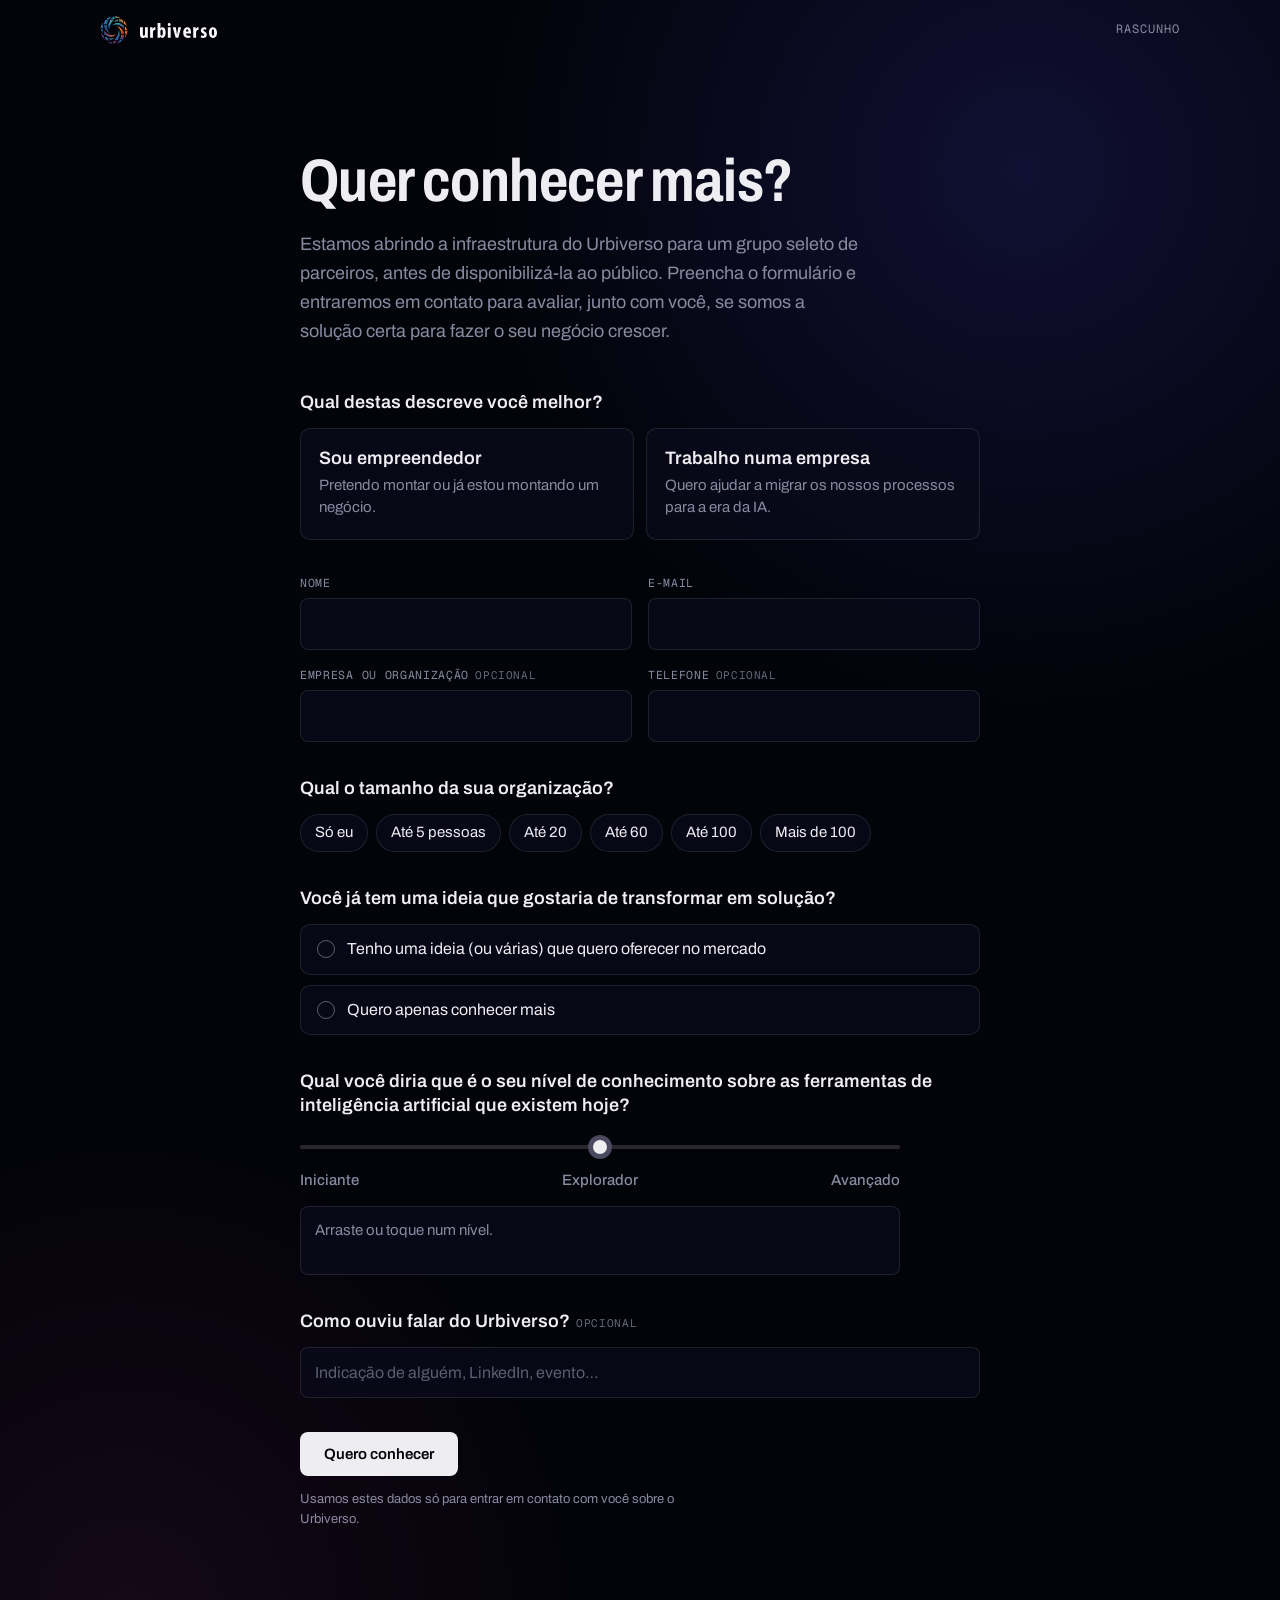
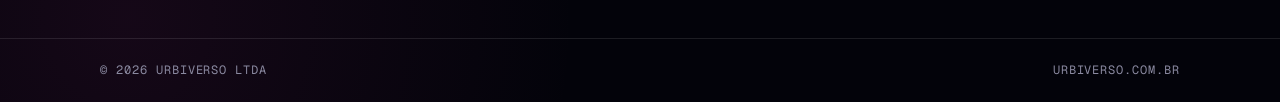
==== conhecer/index.html @ 5dc51822 "Formulário: URL de entrada da campanha publicada A anterior não carregava a campanha e toda entrega " ====
<!doctype html>
<html lang="pt-BR">
<!-- O formulário envia para a URL de entrada de uma campanha do app de leads no hub. -->
<head>
<meta charset="utf-8">
<meta name="viewport" content="width=device-width, initial-scale=1, viewport-fit=cover">
<title>Quero conhecer · Urbiverso</title>
<meta name="description" content="Ajudamos empreendedores e empresas a construir soluções para a era da singularidade.">
<link rel="icon" href="../assets/favicon.png" type="image/png">
<link rel="apple-touch-icon" href="../assets/apple-touch-icon.png">
<link rel="preconnect" href="https://fonts.googleapis.com">
<link rel="preconnect" href="https://fonts.gstatic.com" crossorigin>
<link rel="stylesheet" href="https://fonts.googleapis.com/css2?family=Archivo:wdth,wght@62..125,300..800&family=Geist+Mono:wght@400;500&display=swap">
<style>
:root{
  color-scheme: dark;
  --espaco:#03030A; --texto:#EEEDF2; --apagado:#8A89A0; --linha:rgba(255,255,255,.1); --campo:rgba(10,10,28,.7);
  --azul:#2AA9E0; --verde:#13A98D; --laranja:#F7A111;
  --sans:"Archivo",system-ui,sans-serif; --mono:"Geist Mono",ui-monospace,monospace;
}
*{box-sizing:border-box}
[hidden]{display:none !important}
html{background:var(--espaco)}
body{margin:0;min-height:100svh;display:flex;flex-direction:column;color:var(--texto);font-family:var(--sans);font-size:17px;line-height:1.6;-webkit-font-smoothing:antialiased;
  background:radial-gradient(60% 45% at 80% 10%,rgba(26,26,85,.55),transparent 70%),radial-gradient(50% 40% at 10% 95%,rgba(154,43,121,.12),transparent 70%),var(--espaco)}
a{color:inherit}
:focus-visible{outline:2px solid var(--laranja);outline-offset:3px}
.mono{font-family:var(--mono);font-size:12px;letter-spacing:.08em;text-transform:uppercase;color:var(--apagado)}
.env{width:100%;max-width:1120px;margin:0 auto;padding-inline:20px}
.topo{padding-top:env(safe-area-inset-top,0px)}
.topo .env{display:flex;justify-content:space-between;align-items:center;height:60px}
.marca{display:flex;align-items:center;gap:12px;text-decoration:none}
.marca .simbolo{width:28px;height:28px;display:block}
.marca .palavra{height:15px;width:auto;display:block}
main{flex:1;padding-block:clamp(40px,10vh,110px) 80px}
main .env{max-width:720px}
h1{margin:0 0 18px;font-weight:700;font-stretch:80%;font-size:clamp(34px,5vw,60px);line-height:1.04;letter-spacing:-.01em}
.chamada{margin:0 0 44px;max-width:56ch;color:var(--apagado);font-size:18px}

form{display:grid;gap:34px}
fieldset{margin:0;padding:0;border:0;min-width:0}
legend,.pergunta{display:block;padding:0;margin:0 0 14px;font-weight:600;font-size:18px;line-height:1.35;color:var(--texto)}
.opcional{font-family:var(--mono);font-size:11px;letter-spacing:.06em;text-transform:uppercase;color:var(--apagado);font-weight:400;margin-left:8px}
.campos{display:grid;gap:16px}
@media (min-width:640px){.campos{grid-template-columns:1fr 1fr}}
.campo{display:grid;gap:6px}
.campo>span{font-family:var(--mono);font-size:11.5px;letter-spacing:.06em;text-transform:uppercase;color:var(--apagado)}
.campo>span .opcional{margin-left:6px;opacity:.75}
.campo>span.pergunta{font-family:var(--sans);font-size:18px;letter-spacing:0;text-transform:none;color:var(--texto);margin-bottom:8px}
input[type=text],input[type=email],input[type=tel],textarea{font:inherit;font-family:var(--sans);font-size:16px;color:var(--texto);background:var(--campo);border:1px solid var(--linha);border-radius:8px;padding:12px 14px;width:100%}
textarea{min-height:120px;resize:vertical}
input:focus,textarea:focus{outline:none;border-color:var(--azul)}
::placeholder{color:#5d5c72}

/* escolhas: o input nativo fica por baixo (acessível pelo teclado); o cartão mostra o estado */
.escolha{position:relative;display:block;cursor:pointer}
.escolha input{position:absolute;opacity:0;inset:0;margin:0;cursor:pointer}
.escolha:has(input:focus-visible){outline:2px solid var(--laranja);outline-offset:3px;border-radius:10px}
.perfis{display:grid;gap:12px}
@media (min-width:640px){.perfis{grid-template-columns:1fr 1fr}}
.cartao{display:grid;gap:6px;align-content:start;height:100%;padding:18px 18px 20px;border:1px solid var(--linha);border-radius:10px;background:var(--campo);transition:border-color .2s,background .2s}
.cartao b{font-weight:600;font-size:18px;line-height:1.25}
.cartao small{font-size:15px;line-height:1.45;color:var(--apagado)}
.escolha:hover .cartao{border-color:rgba(255,255,255,.22)}
.escolha:has(input:checked) .cartao{border-color:var(--laranja);background:rgba(247,161,17,.07)}
.lista{display:grid;gap:10px}
.lista .cartao{padding:13px 16px;grid-template-columns:18px 1fr;align-items:center;gap:12px}
.lista .cartao::before{content:"";width:16px;height:16px;border-radius:50%;border:1px solid rgba(255,255,255,.35);transition:border-color .2s}
.lista .escolha:has(input:checked) .cartao::before{border-color:var(--laranja);background:radial-gradient(circle,var(--laranja) 0 4px,transparent 4.5px)}
.lista .cartao span{font-size:16px;line-height:1.4}
.fichas{display:flex;flex-wrap:wrap;gap:8px}
.ficha{display:block;padding:8px 14px;border:1px solid var(--linha);border-radius:999px;background:var(--campo);font-size:15px;line-height:1.3;transition:border-color .2s,background .2s,color .2s}
.escolha:hover .ficha{border-color:rgba(255,255,255,.22)}
.escolha:has(input:checked) .ficha{border-color:var(--laranja);background:rgba(247,161,17,.1);color:#fff}

/* perguntas que só aparecem conforme uma resposta anterior */
.detalhe{display:grid;gap:12px;margin-top:18px;padding-left:16px;border-left:2px solid rgba(247,161,17,.45)}
.surge{animation:aparece .45s ease both}
@keyframes aparece{from{opacity:0;transform:translateY(-6px)}}
.preambulo{margin:0;max-width:56ch;color:var(--apagado);font-size:16px;line-height:1.5}

/* nível de conhecimento: régua de três posições; a descrição muda com ela */
.nivel{display:grid;gap:6px;max-width:600px}
.nivel input[type=range]{-webkit-appearance:none;appearance:none;width:100%;height:30px;margin:0;background:transparent;cursor:pointer;--pct:50%}
.nivel input[type=range]:focus{outline:none}
.nivel input[type=range]:focus-visible{outline:2px solid var(--laranja);outline-offset:4px;border-radius:6px}
.nivel input[type=range]::-webkit-slider-runnable-track{height:4px;border-radius:2px;background:linear-gradient(90deg,var(--laranja) var(--pct),rgba(255,255,255,.14) var(--pct))}
.nivel input[type=range]::-webkit-slider-thumb{-webkit-appearance:none;width:24px;height:24px;margin-top:-10px;border-radius:50%;background:var(--texto);border:5px solid var(--laranja);transition:border-color .2s}
.nivel input[type=range]::-moz-range-track{height:4px;border-radius:2px;background:rgba(255,255,255,.14)}
.nivel input[type=range]::-moz-range-progress{height:4px;border-radius:2px;background:var(--laranja)}
.nivel input[type=range]::-moz-range-thumb{width:14px;height:14px;border-radius:50%;background:var(--texto);border:5px solid var(--laranja)}
.nivel:not(.tocado) input[type=range]::-webkit-slider-runnable-track{background:rgba(255,255,255,.14)}
.nivel:not(.tocado) input[type=range]::-webkit-slider-thumb{border-color:#4a4960}
.nivel:not(.tocado) input[type=range]::-moz-range-progress{background:transparent}
.nivel:not(.tocado) input[type=range]::-moz-range-thumb{border-color:#4a4960}
.marcas{display:grid;grid-template-columns:repeat(3,1fr)}
.marcas button{padding:4px 0;border:0;background:none;font:500 15px var(--sans);color:var(--apagado);cursor:pointer}
.marcas button:nth-child(1){text-align:left} .marcas button:nth-child(3){text-align:right}
.marcas button.atual{color:var(--texto)}
.descricao{margin:8px 0 0;min-height:4.6em;padding:12px 14px;border:1px solid var(--linha);border-radius:8px;background:var(--campo);color:var(--apagado);font-size:15px;line-height:1.5}
.descricao b{color:var(--texto);font-weight:600}

.envio{display:grid;gap:14px;justify-items:start}
.envio button{font:600 15px var(--sans);color:var(--espaco);background:var(--texto);border:0;border-radius:8px;padding:14px 24px;cursor:pointer}
.envio button:hover{background:#fff}
.nota{margin:0;max-width:60ch;font-size:13px;line-height:1.5;color:var(--apagado)}
.envio button:disabled{opacity:.6;cursor:progress}
.aviso{font-family:var(--mono);font-size:12px;color:var(--verde);min-height:1.2em}
.aviso.erro{color:var(--laranja)}
.sucesso{padding:22px 22px 24px;border:1px solid rgba(19,169,141,.55);border-radius:10px;background:rgba(19,169,141,.07)}
.sucesso h2{margin:0 0 8px;font-weight:700;font-stretch:84%;font-size:26px;line-height:1.15}
.sucesso h2:focus{outline:none}
.sucesso p{margin:0;color:var(--apagado)}
.sucesso b{color:var(--texto);font-weight:600;overflow-wrap:anywhere}
footer{border-top:1px solid var(--linha);padding-block:22px calc(22px + env(safe-area-inset-bottom,0px))}
footer .env{display:flex;justify-content:space-between;gap:12px;flex-wrap:wrap}
@media (prefers-reduced-motion:reduce){.surge{animation:none}}
</style>
</head>
<body>
<header class="topo"><div class="env">
  <a class="marca" href="../" aria-label="Urbiverso, página inicial"><img class="simbolo" src="../assets/simbolo.webp" alt=""><img class="palavra" src="../assets/palavra.svg" alt=""></a>
  <span class="mono">Rascunho</span>
</div></header>

<main><div class="env">
  <h1>Quer conhecer mais?</h1>
  <p class="chamada" id="chamada">Estamos abrindo a infraestrutura do Urbiverso para um grupo seleto de parceiros, antes de disponibilizá-la ao público. Preencha o formulário e entraremos em contato para avaliar, junto com você, se somos a solução certa para fazer o seu negócio crescer.</p>

  <form id="form" novalidate>
    <fieldset>
      <legend>Qual destas descreve você melhor?</legend>
      <div class="perfis">
        <label class="escolha"><input type="radio" name="perfil" value="empreendedor" required>
          <span class="cartao"><b>Sou empreendedor</b><small>Pretendo montar ou já estou montando um negócio.</small></span></label>
        <label class="escolha"><input type="radio" name="perfil" value="empresa">
          <span class="cartao"><b>Trabalho numa empresa</b><small>Quero ajudar a migrar os nossos processos para a era da IA.</small></span></label>
      </div>
    </fieldset>

    <div class="campos">
      <label class="campo" for="f-nome"><span>Nome</span><input type="text" id="f-nome" name="nome" autocomplete="name" maxlength="200" required></label>
      <label class="campo" for="f-email"><span>E-mail</span><input type="email" id="f-email" name="email" autocomplete="email" maxlength="254" required></label>
      <label class="campo" for="f-empresa"><span>Empresa ou organização<span class="opcional">Opcional</span></span><input type="text" id="f-empresa" name="empresa" autocomplete="organization" maxlength="200"></label>
      <label class="campo" for="f-telefone"><span>Telefone<span class="opcional">Opcional</span></span><input type="tel" id="f-telefone" name="telefone" autocomplete="tel" inputmode="tel" maxlength="40"></label>
    </div>

    <fieldset>
      <legend>Qual o tamanho da sua organização?</legend>
      <div class="fichas">
        <label class="escolha"><input type="radio" name="tamanho" value="1"><span class="ficha">Só eu</span></label>
        <label class="escolha"><input type="radio" name="tamanho" value="ate-5"><span class="ficha">Até 5 pessoas</span></label>
        <label class="escolha"><input type="radio" name="tamanho" value="ate-20"><span class="ficha">Até 20</span></label>
        <label class="escolha"><input type="radio" name="tamanho" value="ate-60"><span class="ficha">Até 60</span></label>
        <label class="escolha"><input type="radio" name="tamanho" value="ate-100"><span class="ficha">Até 100</span></label>
        <label class="escolha"><input type="radio" name="tamanho" value="mais-100"><span class="ficha">Mais de 100</span></label>
      </div>
    </fieldset>

    <fieldset>
      <legend>Você já tem uma ideia que gostaria de transformar em solução?</legend>
      <div class="lista">
        <label class="escolha"><input type="radio" name="ideia" value="tem-ideia"><span class="cartao"><span>Tenho uma ideia (ou várias) que quero oferecer no mercado</span></span></label>
        <label class="escolha"><input type="radio" name="ideia" value="conhecer"><span class="cartao"><span>Quero apenas conhecer mais</span></span></label>
      </div>
      <div class="detalhe" id="so-com-ideia" hidden>
        <p class="preambulo">Se você nos explicar, mais ou menos, o que está imaginando, isso pode nos ajudar a saber se o Urbiverso é a solução ideal para você. Mas fique à vontade para não adiantar nada, se não quiser.</p>
        <label class="campo" for="f-construir"><span class="pergunta">O que você quer construir?</span><textarea id="f-construir" name="construir" maxlength="5000"></textarea></label>
      </div>
    </fieldset>

    <fieldset>
      <legend>Qual você diria que é o seu nível de conhecimento sobre as ferramentas de inteligência artificial que existem hoje?</legend>
      <div class="nivel" id="nivel">
        <input type="range" id="f-nivel" name="nivel" min="1" max="3" step="1" value="2" aria-describedby="descricao-nivel">
        <div class="marcas"><button type="button" tabindex="-1" data-v="1">Iniciante</button><button type="button" tabindex="-1" data-v="2">Explorador</button><button type="button" tabindex="-1" data-v="3">Avançado</button></div>
        <p class="descricao" id="descricao-nivel" aria-live="polite">Arraste ou toque num nível.</p>
      </div>
    </fieldset>

    <label class="campo" for="f-uso-ia" id="so-empresa" hidden><span class="pergunta">Descreva como as pessoas utilizam inteligência artificial no seu ambiente de trabalho.<span class="opcional">Opcional</span></span>
      <textarea id="f-uso-ia" name="uso_ia" maxlength="5000"></textarea></label>

    <label class="campo" for="f-origem"><span class="pergunta">Como ouviu falar do Urbiverso?<span class="opcional">Opcional</span></span>
      <input type="text" id="f-origem" name="origem" maxlength="500" placeholder="Indicação de alguém, LinkedIn, evento…"></label>

    <div class="envio">
      <button type="submit">Quero conhecer</button>
      <p class="nota">Usamos estes dados só para entrar em contato com você sobre o Urbiverso.</p>
      <div class="aviso" id="aviso" role="status"></div>
    </div>
  </form>

  <div class="sucesso" id="sucesso" hidden>
    <h2 tabindex="-1">Recebemos o seu cadastro.</h2>
    <p>Enviamos um e-mail para <b id="sucesso-email"></b> com um link para confirmar o endereço. Se não chegar em alguns minutos, confira a caixa de spam.</p>
  </div>
</div></main>

<footer><div class="env mono"><span>© 2026 Urbiverso Ltda</span><span>urbiverso.com.br</span></div></footer>

<script>
const form=document.getElementById('form'), aviso=document.getElementById('aviso');

/* Perguntas condicionais: "o que quer construir" só com "tenho uma ideia"; "uso de IA no trabalho" só para quem trabalha numa empresa */
const mostrar=(el,sim)=>{if(el.hidden===!sim) return; el.hidden=!sim; el.classList.toggle('surge',sim);};
const soComIdeia=document.getElementById('so-com-ideia'), soEmpresa=document.getElementById('so-empresa');
form.addEventListener('change',e=>{
  if(e.target.name==='ideia') mostrar(soComIdeia,e.target.value==='tem-ideia');
  if(e.target.name==='perfil') mostrar(soEmpresa,e.target.value==='empresa');
});

/* Nível de conhecimento: a régua começa sem resposta; a descrição acompanha a posição */
const NIVEIS={
  1:['Iniciante','Conheço muito pouco e ainda preciso aprender mais.'],
  2:['Explorador','Tenho familiaridade com as ferramentas mais comuns, como ChatGPT e Claude, e talvez já tenha desenvolvido alguma solução com programação assistida por IA.'],
  3:['Avançado','Conheço profundamente o tema e as soluções disponíveis no mercado, e já usei várias delas profissionalmente.'],
};
const nivel=document.getElementById('nivel'), regua=document.getElementById('f-nivel'), descricao=document.getElementById('descricao-nivel');
function marcarNivel(){
  const v=+regua.value, [nome,texto]=NIVEIS[v];
  nivel.classList.add('tocado');
  regua.style.setProperty('--pct',(v-1)*50+'%');
  regua.setAttribute('aria-valuetext',nome);
  descricao.innerHTML=`<b>${nome}.</b> ${texto}`;
  nivel.querySelectorAll('.marcas button').forEach(b=>b.classList.toggle('atual',+b.dataset.v===v));
}
regua.addEventListener('input',marcarNivel);
regua.addEventListener('change',marcarNivel);
nivel.querySelectorAll('.marcas button').forEach(b=>b.addEventListener('click',()=>{regua.value=b.dataset.v;marcarNivel();}));

/* Envio: POST na URL de entrada da campanha (app de leads no hub). A app guarda nome, e-mail e uma lista
   de pares pergunta/resposta; as perguntas saem do próprio formulário, e as condicionais escondidas não vão. */
const ENTRADA='https://hub.urbiverso.com.br/api/wh/funil_leads/wh_3aaf168c54f472aafc284c6cfe3df4c37f3b3d5c87e8aff4d0d81599af49b3b3';
const texto=el=>el?el.textContent.replace(/\s+/g,' ').trim():'';
const semOpcional=el=>{const c=el.cloneNode(true);c.querySelectorAll('.opcional').forEach(o=>o.remove());return texto(c);};
const legenda=nome=>texto(form.querySelector(`input[name="${nome}"]`).closest('fieldset').querySelector('legend'));
const rotulo=id=>semOpcional(form.querySelector(`label[for="${id}"] > span`));
const escolha=nome=>{const i=form.querySelector(`input[name="${nome}"]:checked`);if(!i) return '';const l=i.closest('label');return texto(l.querySelector('b'))||texto(l);};
const visivel=el=>!el.closest('[hidden]');
function respostas(){
  const r=[], add=(pergunta,resposta)=>{resposta=(resposta||'').trim();if(resposta) r.push({pergunta,resposta});};
  add(legenda('perfil'),escolha('perfil'));
  add(rotulo('f-empresa'),form.empresa.value);
  add(rotulo('f-telefone'),form.telefone.value);
  add(legenda('tamanho'),escolha('tamanho'));
  add(legenda('ideia'),escolha('ideia'));
  if(visivel(form.construir)) add(rotulo('f-construir'),form.construir.value);
  if(nivel.classList.contains('tocado')) add(legenda('nivel'),NIVEIS[regua.value][0]);
  if(visivel(form.uso_ia)) add(rotulo('f-uso-ia'),form.uso_ia.value);
  add(rotulo('f-origem'),form.origem.value);
  return r;
}
const botao=form.querySelector('.envio button');
const avisar=(msg,erro)=>{aviso.classList.toggle('erro',!!erro);aviso.textContent=msg;};
let enviando=false;
form.addEventListener('submit',async e=>{
  e.preventDefault();
  if(enviando) return;
  const falta=[];
  if(!form.perfil.value) falta.push('qual opção descreve você');
  if(!form.nome.value.trim()) falta.push('o nome');
  if(!form.email.checkValidity()||!form.email.value.trim()) falta.push('um e-mail válido');
  if(falta.length){avisar(`Falta preencher ${falta.join(', ')}.`,true);return;}
  enviando=true; botao.disabled=true; botao.textContent='Enviando…'; avisar('');
  try{
    const r=await fetch(ENTRADA,{method:'POST',mode:'cors',credentials:'omit',headers:{'Content-Type':'application/json'},
      body:JSON.stringify({nome:form.nome.value.trim(),email:form.email.value.trim(),respostas:respostas()})});
    if(r.ok){
      document.getElementById('sucesso-email').textContent=form.email.value.trim();
      form.hidden=true; document.getElementById('chamada').hidden=true;
      const ok=document.getElementById('sucesso'); ok.hidden=false; ok.querySelector('h2').focus();
      return;
    }
    avisar(r.status===422?'Algum dado não passou na conferência. Confira o e-mail e o tamanho dos textos.'
      :r.status===429?'Muitas tentativas seguidas. Tente de novo daqui a pouco.'
      :r.status===404?'O cadastro está fechado no momento.'
      :'Não conseguimos enviar agora. Tente de novo em instantes.',true);
  }catch{
    avisar('Não conseguimos enviar agora. Confira a sua conexão e tente de novo.',true);
  }finally{
    enviando=false; botao.disabled=false; botao.textContent='Quero conhecer';
  }
});
</script>
</body>
</html>
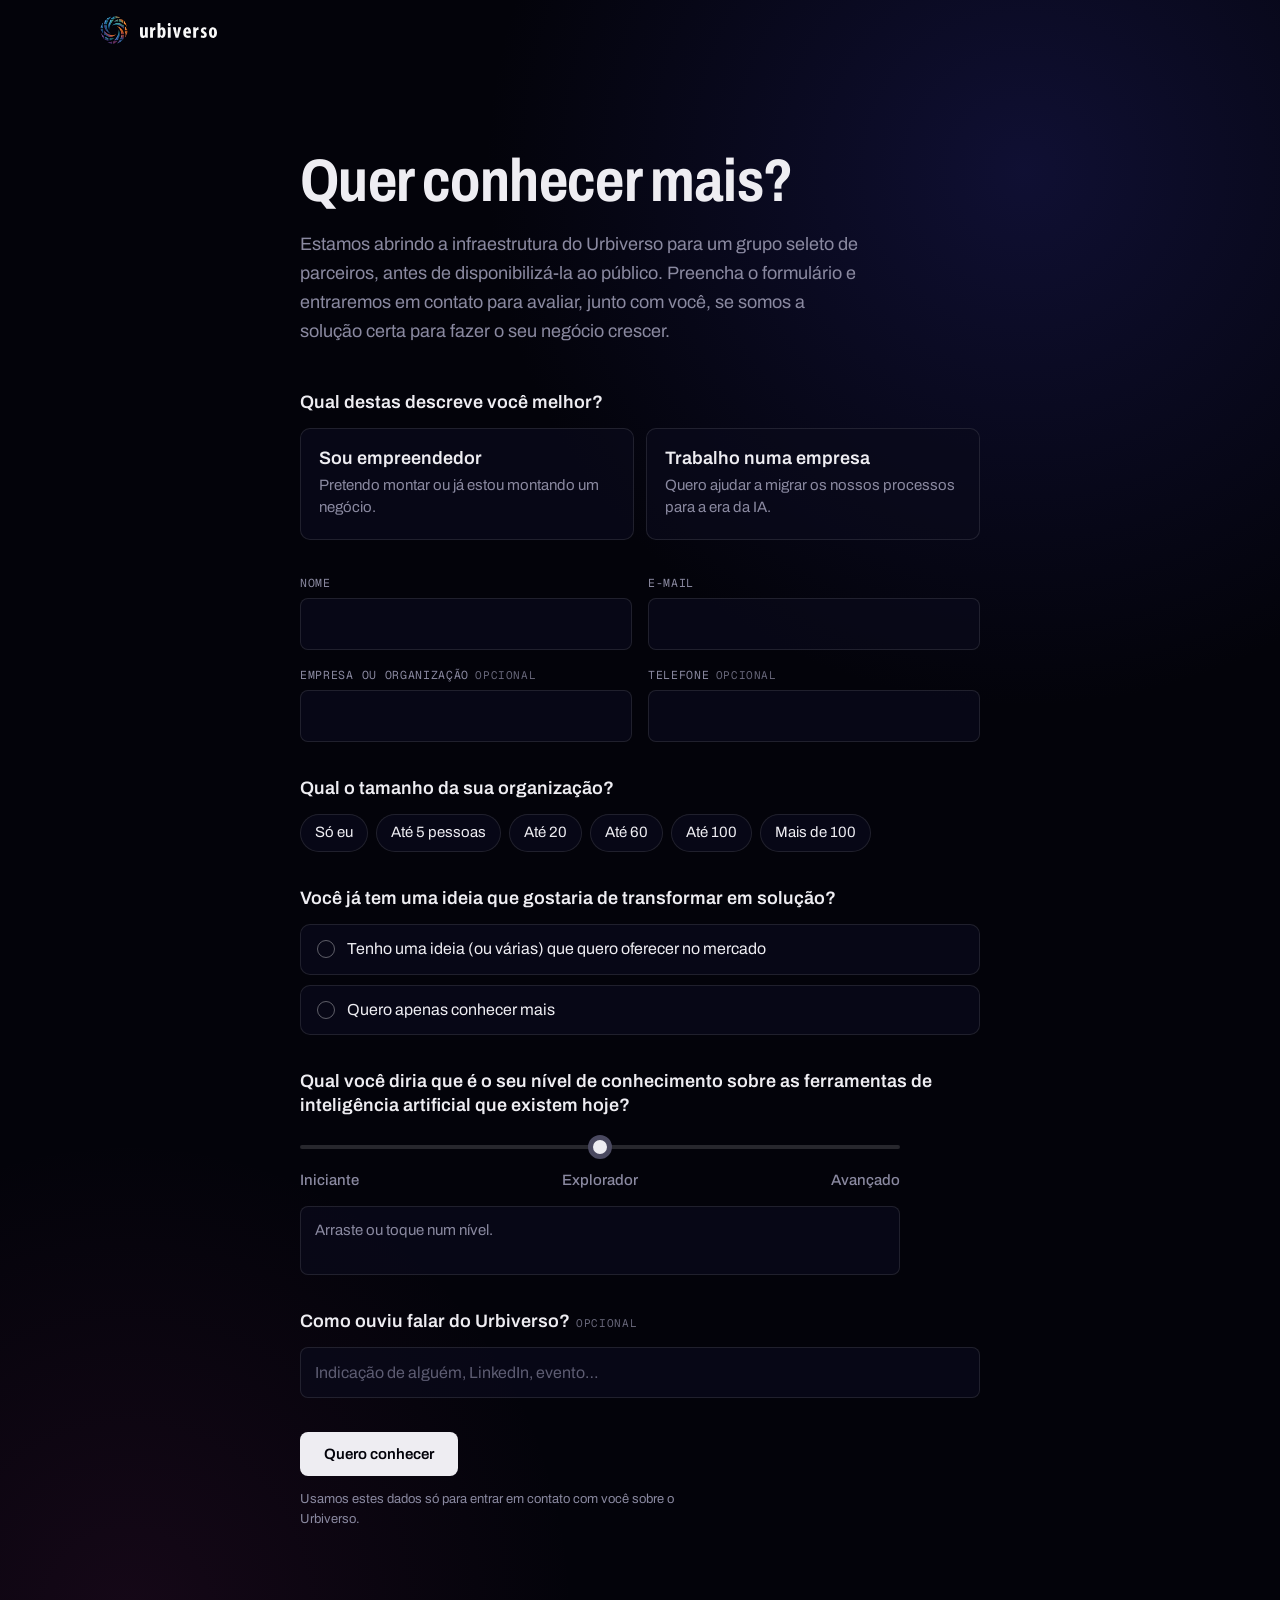
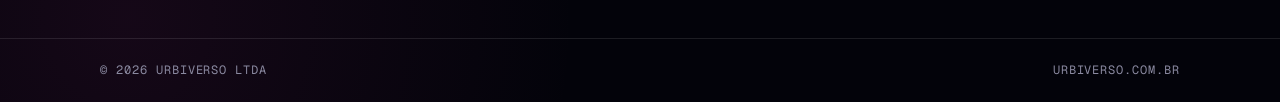
==== commit 92dbb398: "Pronto para o domínio: sai o selo Rascunho, entra a página 404 A 404 usa endereços a partir da raiz," ====
--- a/conhecer/index.html
+++ b/conhecer/index.html
@@ -120,7 +120,6 @@
 <body>
 <header class="topo"><div class="env">
   <a class="marca" href="../" aria-label="Urbiverso, página inicial"><img class="simbolo" src="../assets/simbolo.webp" alt=""><img class="palavra" src="../assets/palavra.svg" alt=""></a>
-  <span class="mono">Rascunho</span>
 </div></header>
 
 <main><div class="env">
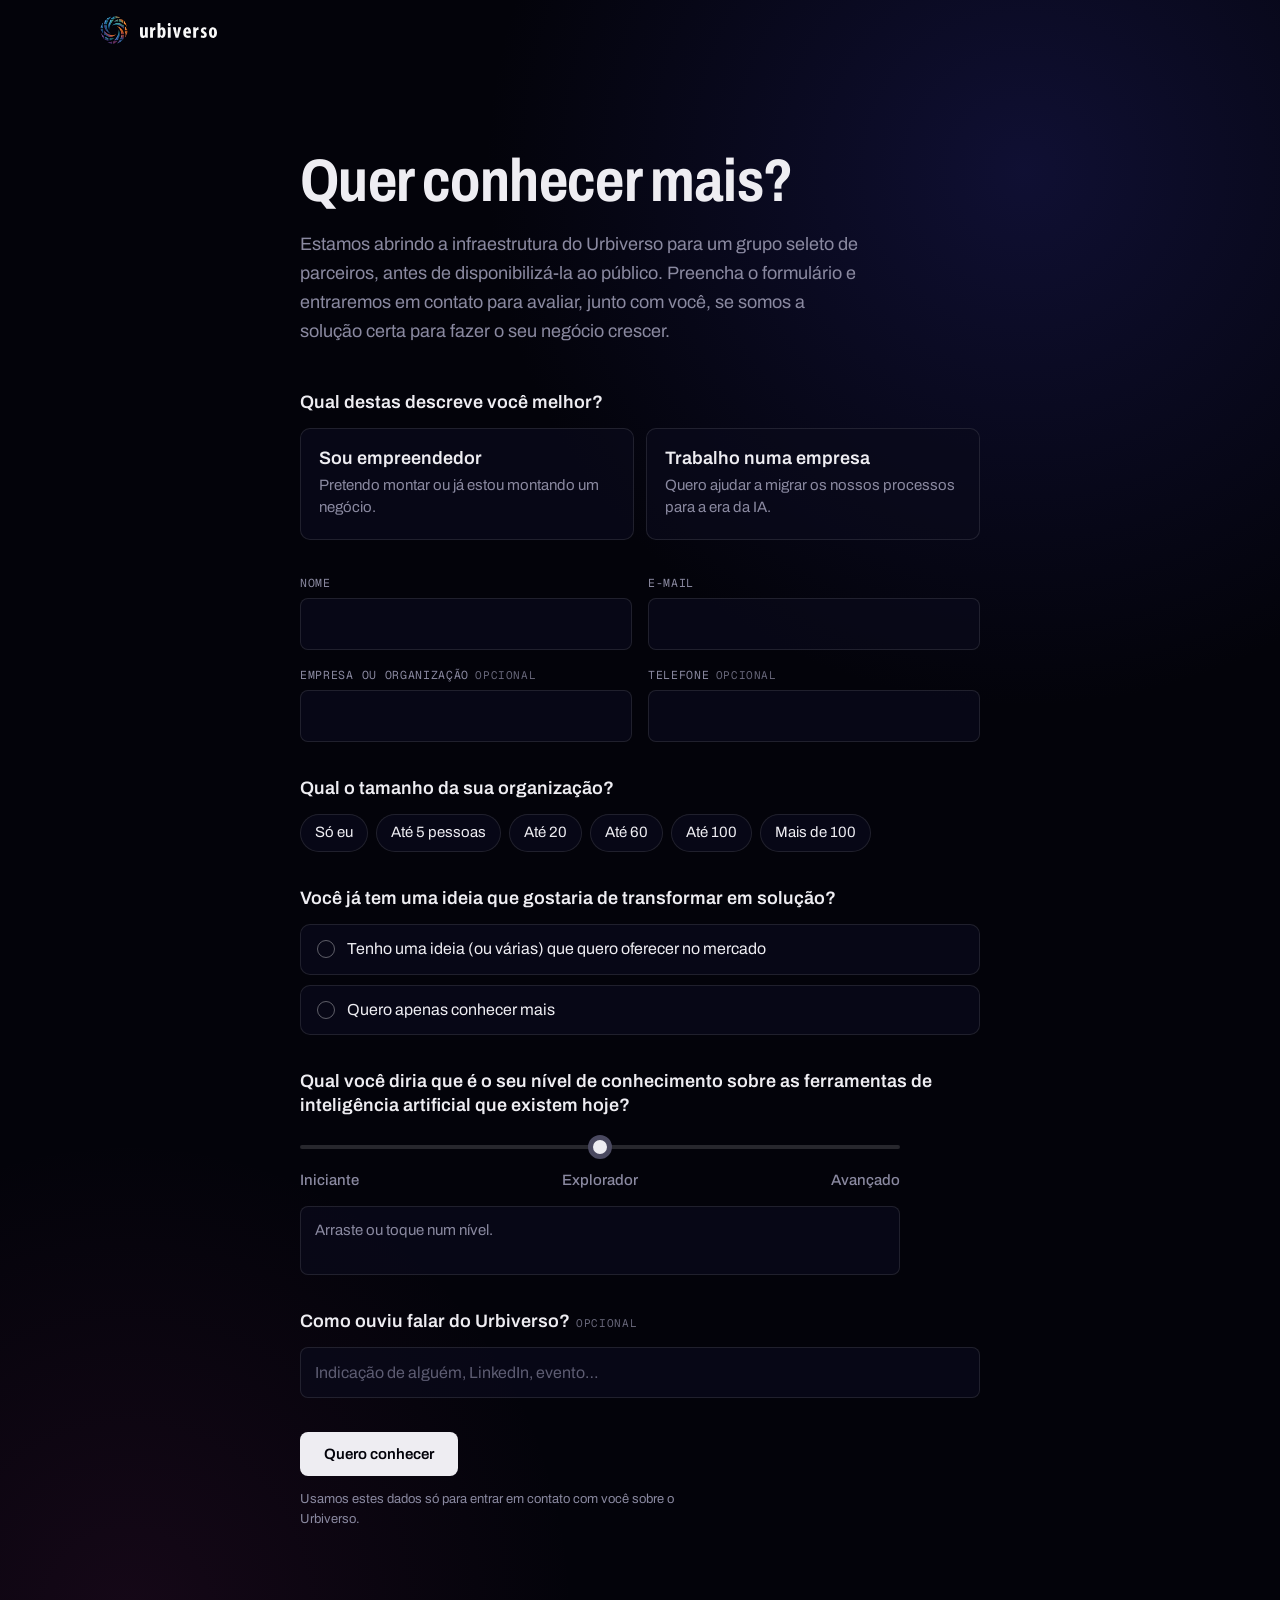
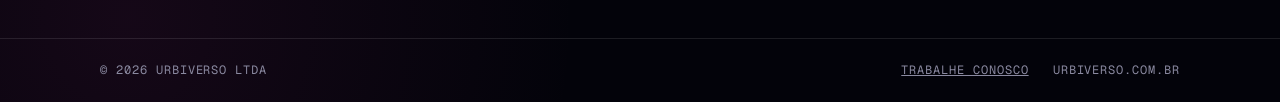
==== commit 5455fe57: "Trabalhe conosco: página com a lista de vagas do hub A lista é a página pública de vagas do app de r" ====
--- a/conhecer/index.html
+++ b/conhecer/index.html
@@ -114,6 +114,7 @@
 .sucesso b{color:var(--texto);font-weight:600;overflow-wrap:anywhere}
 footer{border-top:1px solid var(--linha);padding-block:22px calc(22px + env(safe-area-inset-bottom,0px))}
 footer .env{display:flex;justify-content:space-between;gap:12px;flex-wrap:wrap}
+footer .links{display:flex;gap:24px;flex-wrap:wrap}
 @media (prefers-reduced-motion:reduce){.surge{animation:none}}
 </style>
 </head>
@@ -196,7 +197,7 @@
   </div>
 </div></main>
 
-<footer><div class="env mono"><span>© 2026 Urbiverso Ltda</span><span>urbiverso.com.br</span></div></footer>
+<footer><div class="env mono"><span>© 2026 Urbiverso Ltda</span><span class="links"><a href="../trabalhe-conosco/">Trabalhe conosco</a><span>urbiverso.com.br</span></span></div></footer>
 
 <script>
 const form=document.getElementById('form'), aviso=document.getElementById('aviso');
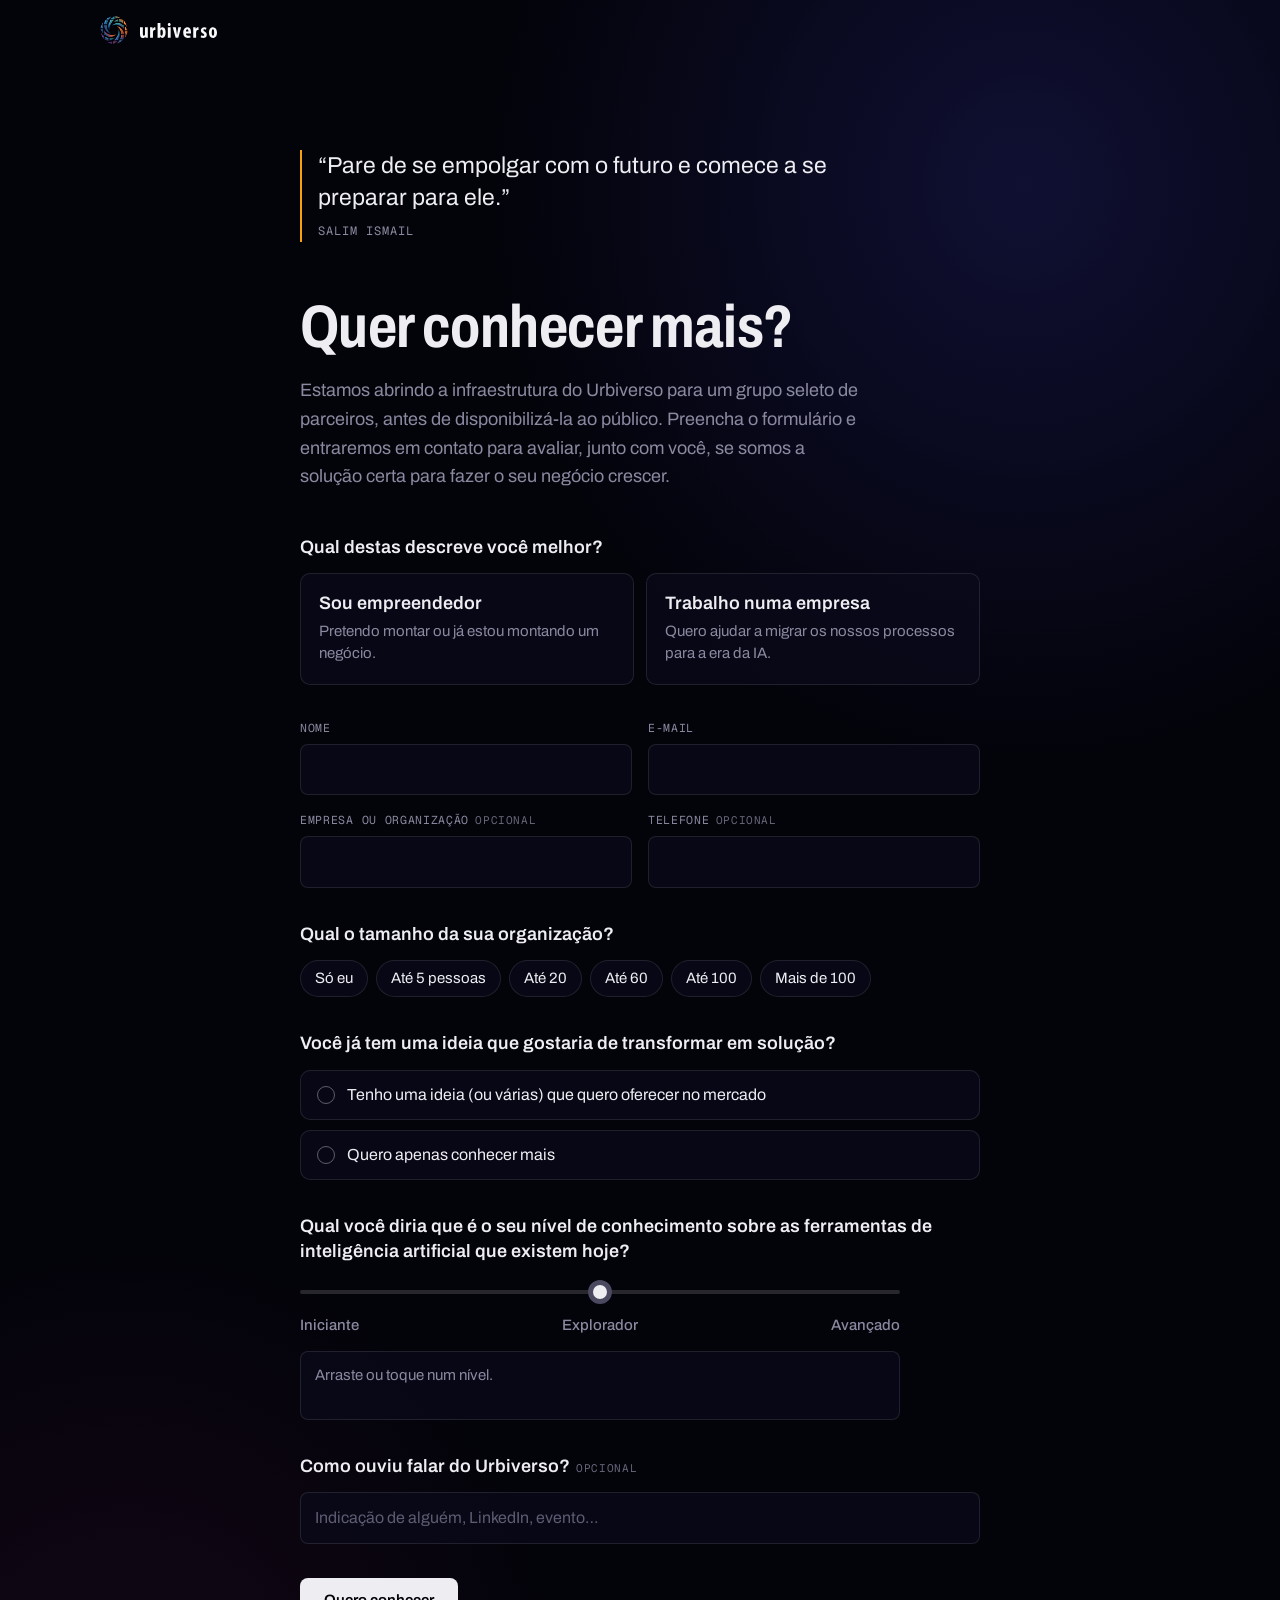
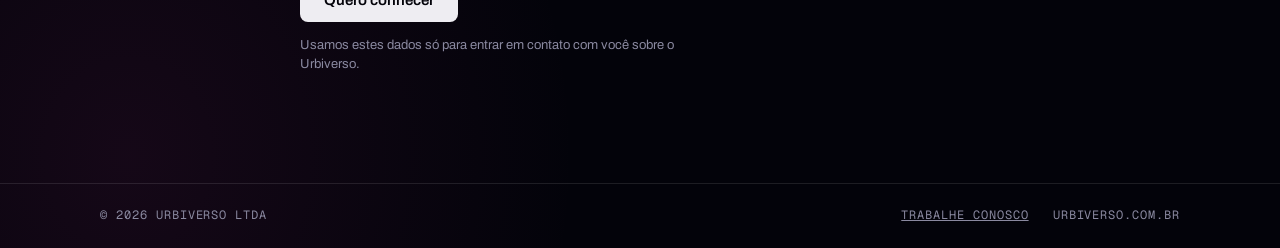
==== commit a3e1e6a8: "Formulário: frase do Salim Ismail no topo Co-Authored-By: Claude Opus 5.5 <noreply@anthropic.com> Cl" ====
--- a/conhecer/index.html
+++ b/conhecer/index.html
@@ -35,6 +35,10 @@
 main{flex:1;padding-block:clamp(40px,10vh,110px) 80px}
 main .env{max-width:720px}
 h1{margin:0 0 18px;font-weight:700;font-stretch:80%;font-size:clamp(34px,5vw,60px);line-height:1.04;letter-spacing:-.01em}
+.citacao{margin:0 0 clamp(36px,6vh,56px);padding-left:16px;border-left:2px solid var(--laranja)}
+.citacao blockquote{margin:0}
+.citacao p{margin:0;max-width:40ch;font-size:clamp(19px,2.4vw,23px);line-height:1.4;font-weight:400}
+.citacao figcaption{margin-top:8px}
 .chamada{margin:0 0 44px;max-width:56ch;color:var(--apagado);font-size:18px}
 
 form{display:grid;gap:34px}
@@ -124,6 +128,10 @@
 </div></header>
 
 <main><div class="env">
+  <figure class="citacao">
+    <blockquote><p>“Pare de se empolgar com o futuro e comece a se preparar para ele.”</p></blockquote>
+    <figcaption class="mono">Salim Ismail</figcaption>
+  </figure>
   <h1>Quer conhecer mais?</h1>
   <p class="chamada" id="chamada">Estamos abrindo a infraestrutura do Urbiverso para um grupo seleto de parceiros, antes de disponibilizá-la ao público. Preencha o formulário e entraremos em contato para avaliar, junto com você, se somos a solução certa para fazer o seu negócio crescer.</p>
 
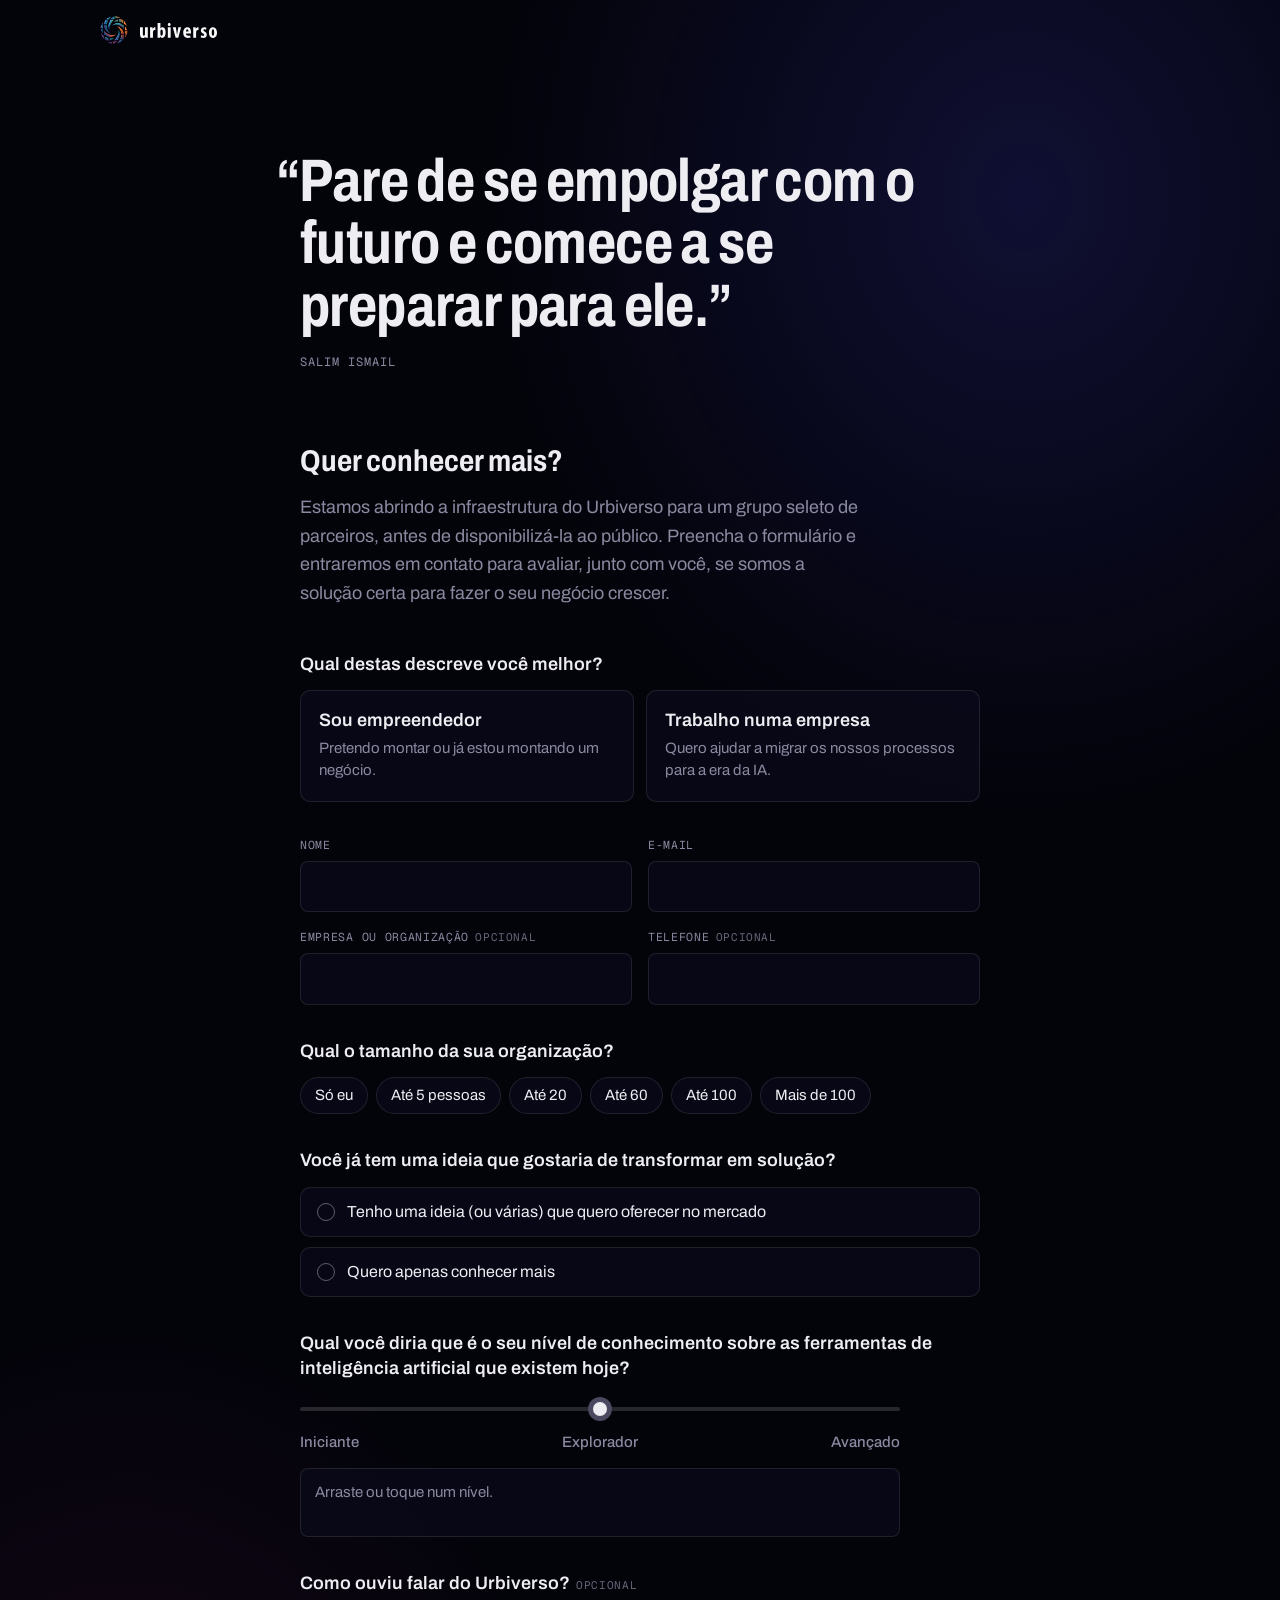
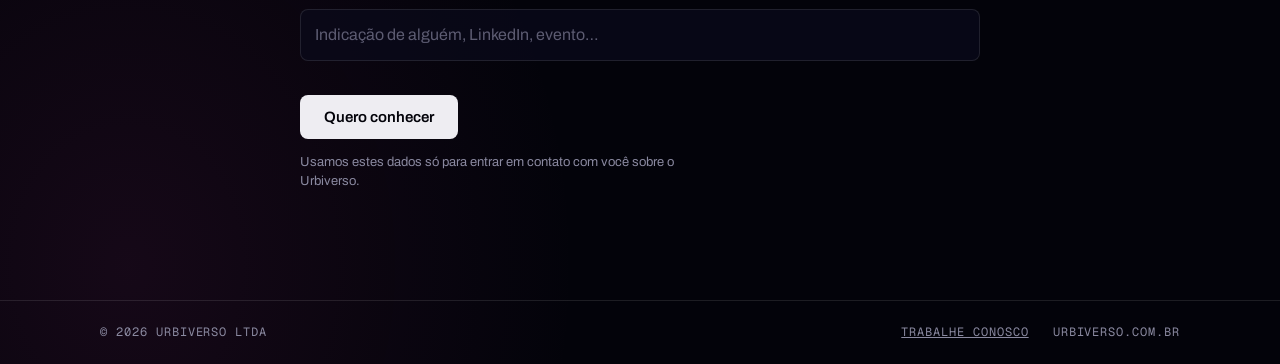
==== commit 52b70fa7: "Formulário: frase do Salim Ismail vira o título da página Co-Authored-By: Claude Opus 5.5 <noreply@a" ====
--- a/conhecer/index.html
+++ b/conhecer/index.html
@@ -35,10 +35,10 @@
 main{flex:1;padding-block:clamp(40px,10vh,110px) 80px}
 main .env{max-width:720px}
 h1{margin:0 0 18px;font-weight:700;font-stretch:80%;font-size:clamp(34px,5vw,60px);line-height:1.04;letter-spacing:-.01em}
-.citacao{margin:0 0 clamp(36px,6vh,56px);padding-left:16px;border-left:2px solid var(--laranja)}
-.citacao blockquote{margin:0}
-.citacao p{margin:0;max-width:40ch;font-size:clamp(19px,2.4vw,23px);line-height:1.4;font-weight:400}
-.citacao figcaption{margin-top:8px}
+h2{margin:0 0 14px;font-weight:700;font-stretch:84%;font-size:clamp(24px,3vw,30px);line-height:1.15}
+.manchete{margin:0 0 clamp(44px,8vh,80px)}
+.manchete h1{margin:0;text-indent:-.4em}
+.manchete p{margin:16px 0 0}
 .chamada{margin:0 0 44px;max-width:56ch;color:var(--apagado);font-size:18px}
 
 form{display:grid;gap:34px}
@@ -128,11 +128,11 @@
 </div></header>
 
 <main><div class="env">
-  <figure class="citacao">
-    <blockquote><p>“Pare de se empolgar com o futuro e comece a se preparar para ele.”</p></blockquote>
-    <figcaption class="mono">Salim Ismail</figcaption>
-  </figure>
-  <h1>Quer conhecer mais?</h1>
+  <header class="manchete">
+    <h1>“Pare de se empolgar com o futuro e comece a se preparar para ele.”</h1>
+    <p class="mono">Salim Ismail</p>
+  </header>
+  <h2>Quer conhecer mais?</h2>
   <p class="chamada" id="chamada">Estamos abrindo a infraestrutura do Urbiverso para um grupo seleto de parceiros, antes de disponibilizá-la ao público. Preencha o formulário e entraremos em contato para avaliar, junto com você, se somos a solução certa para fazer o seu negócio crescer.</p>
 
   <form id="form" novalidate>
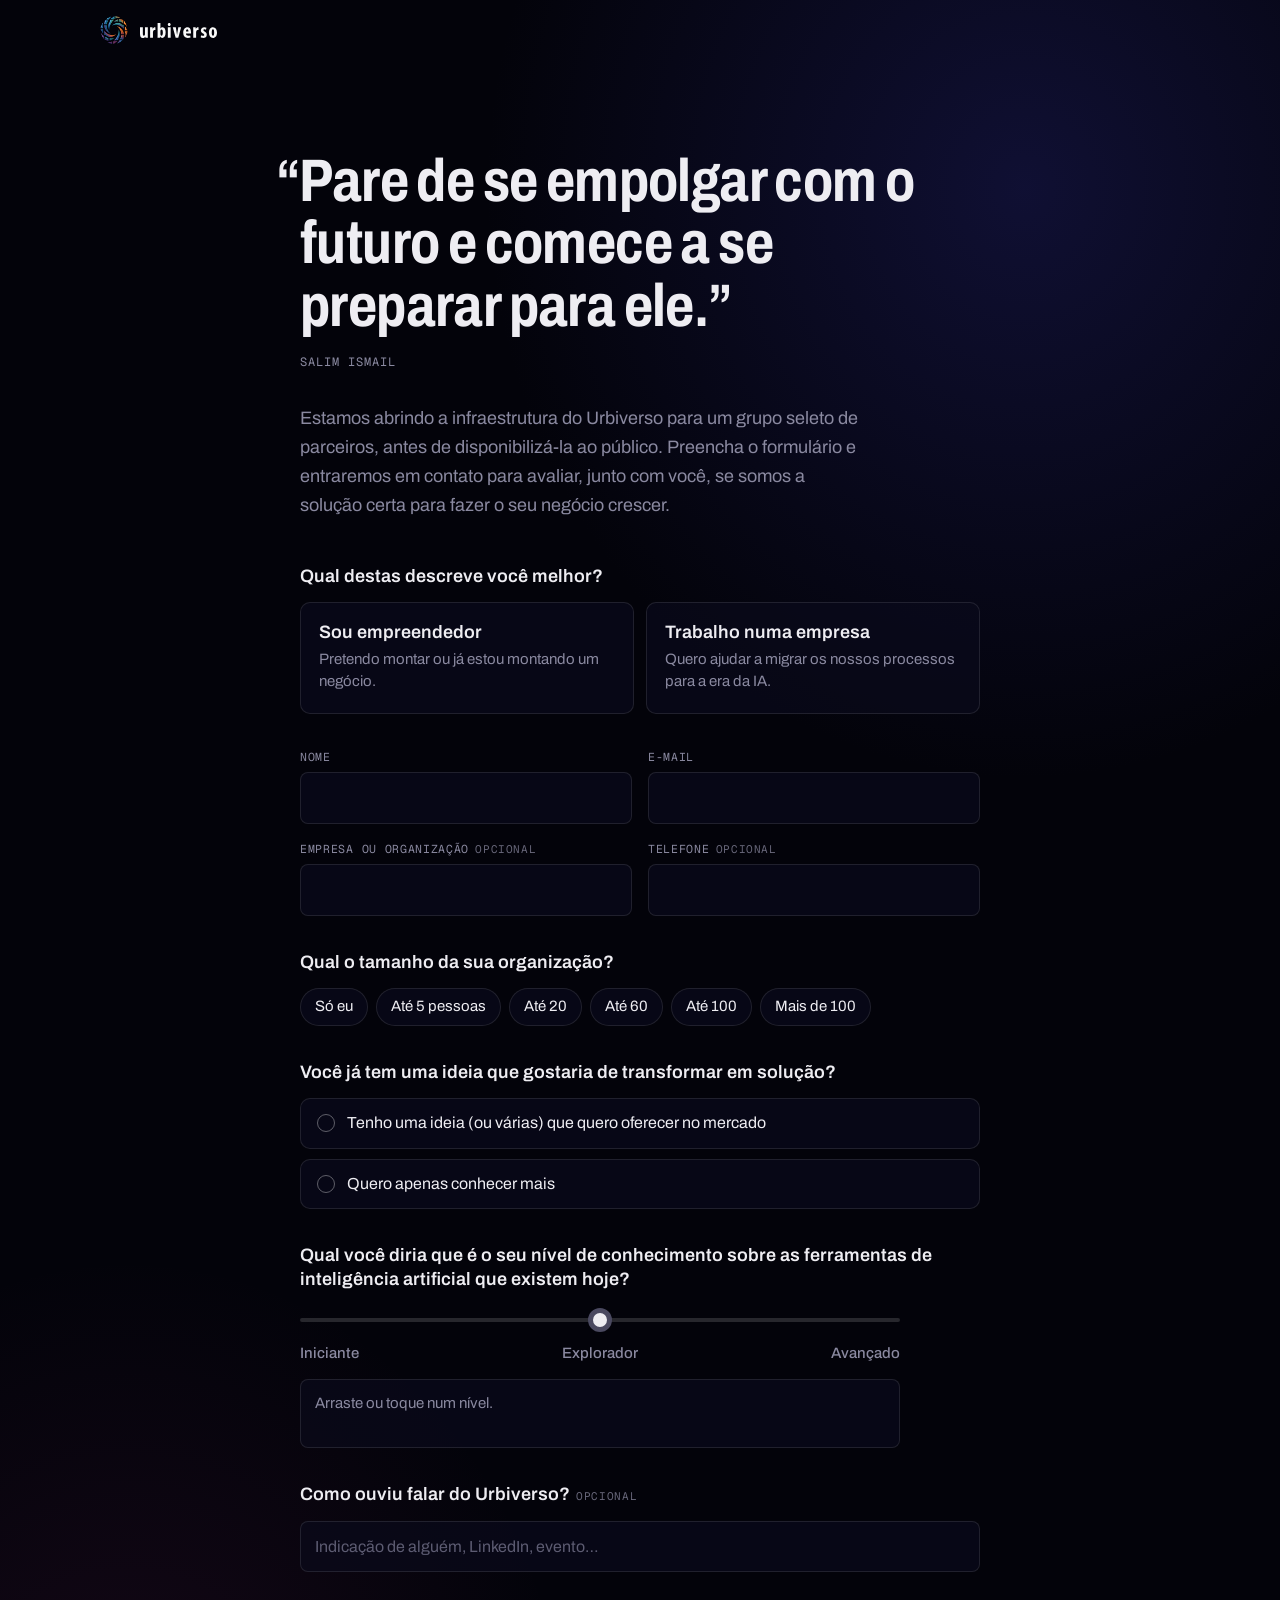
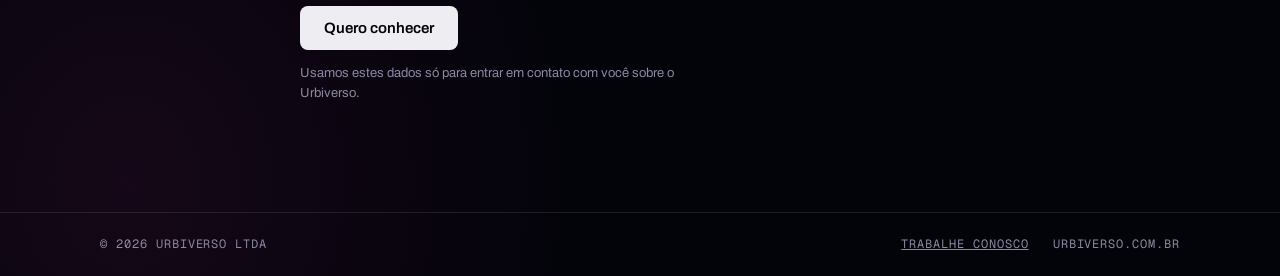
==== commit a329bec1: "Formulário: tira o subtítulo "Quer conhecer mais?" Co-Authored-By: Claude Opus 5.5 <noreply@anthropi" ====
--- a/conhecer/index.html
+++ b/conhecer/index.html
@@ -35,8 +35,7 @@
 main{flex:1;padding-block:clamp(40px,10vh,110px) 80px}
 main .env{max-width:720px}
 h1{margin:0 0 18px;font-weight:700;font-stretch:80%;font-size:clamp(34px,5vw,60px);line-height:1.04;letter-spacing:-.01em}
-h2{margin:0 0 14px;font-weight:700;font-stretch:84%;font-size:clamp(24px,3vw,30px);line-height:1.15}
-.manchete{margin:0 0 clamp(44px,8vh,80px)}
+.manchete{margin:0 0 32px}
 .manchete h1{margin:0;text-indent:-.4em}
 .manchete p{margin:16px 0 0}
 .chamada{margin:0 0 44px;max-width:56ch;color:var(--apagado);font-size:18px}
@@ -132,7 +131,6 @@
     <h1>“Pare de se empolgar com o futuro e comece a se preparar para ele.”</h1>
     <p class="mono">Salim Ismail</p>
   </header>
-  <h2>Quer conhecer mais?</h2>
   <p class="chamada" id="chamada">Estamos abrindo a infraestrutura do Urbiverso para um grupo seleto de parceiros, antes de disponibilizá-la ao público. Preencha o formulário e entraremos em contato para avaliar, junto com você, se somos a solução certa para fazer o seu negócio crescer.</p>
 
   <form id="form" novalidate>
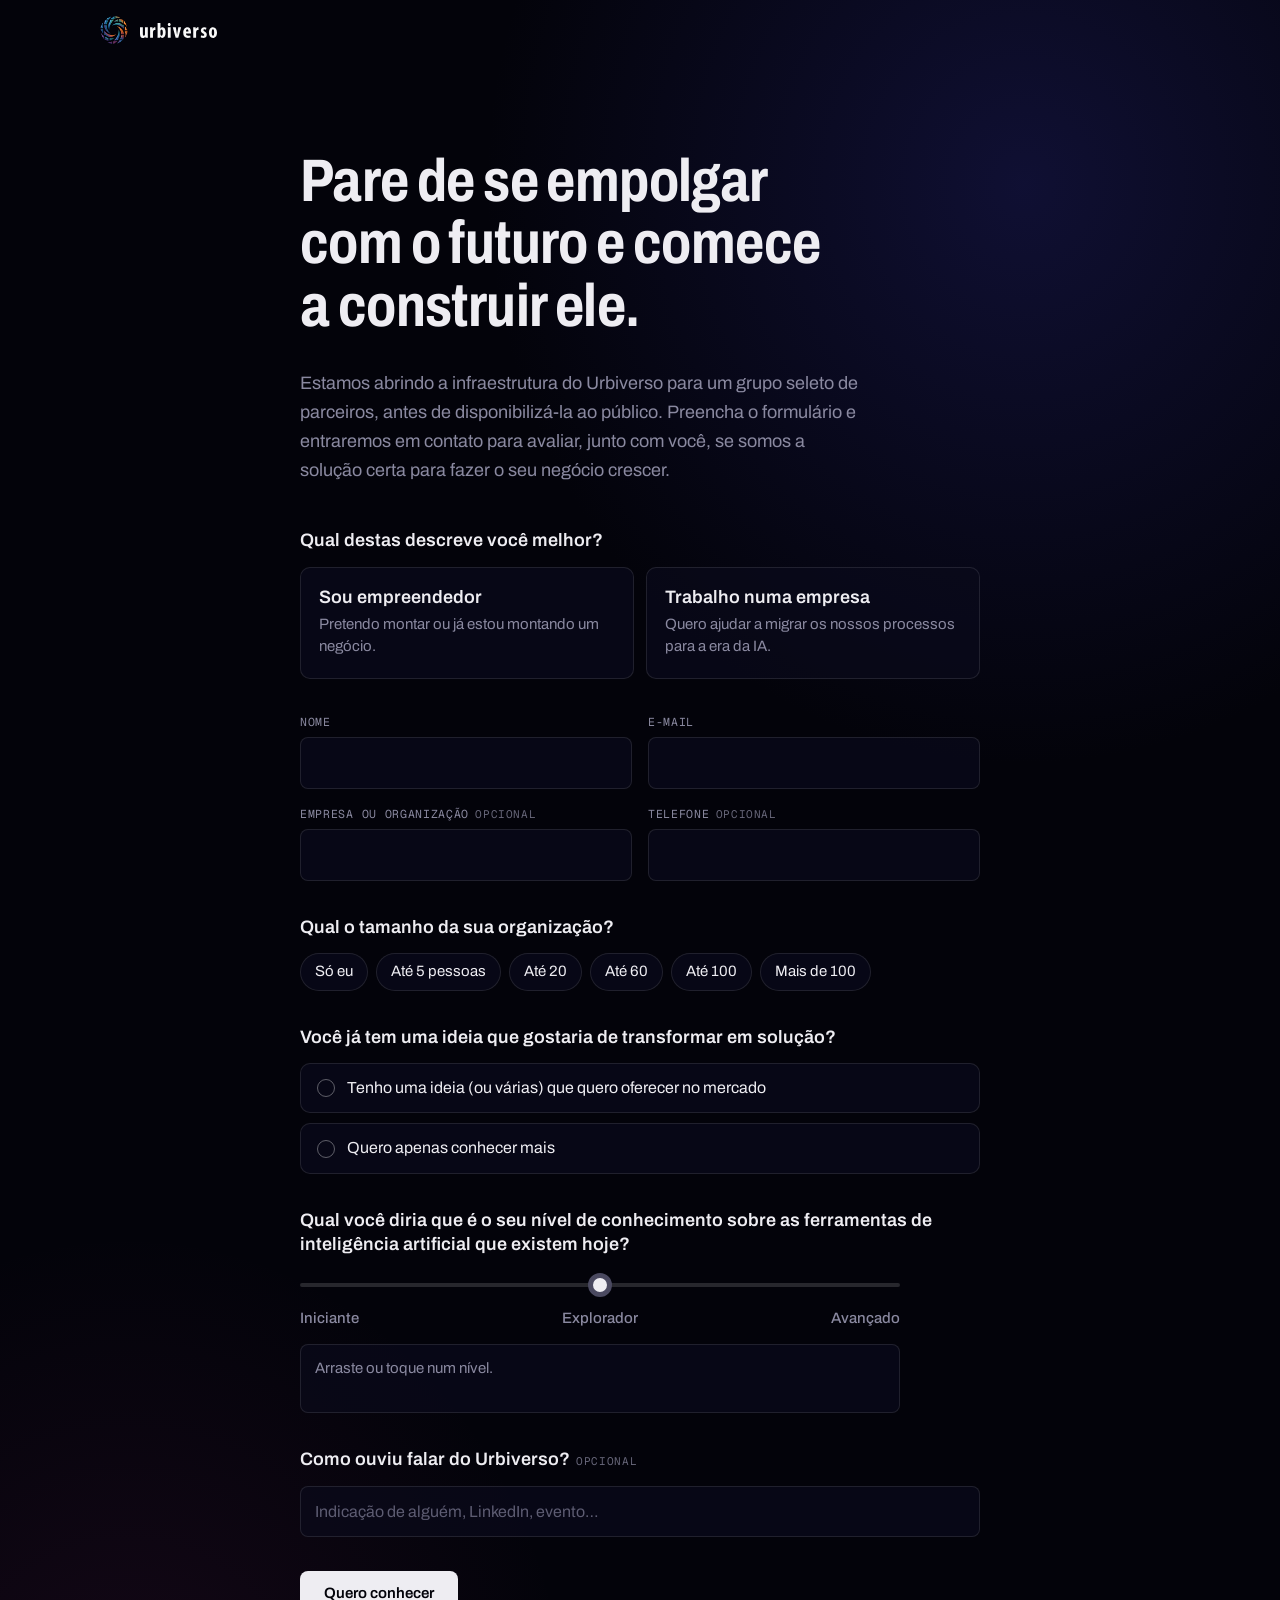
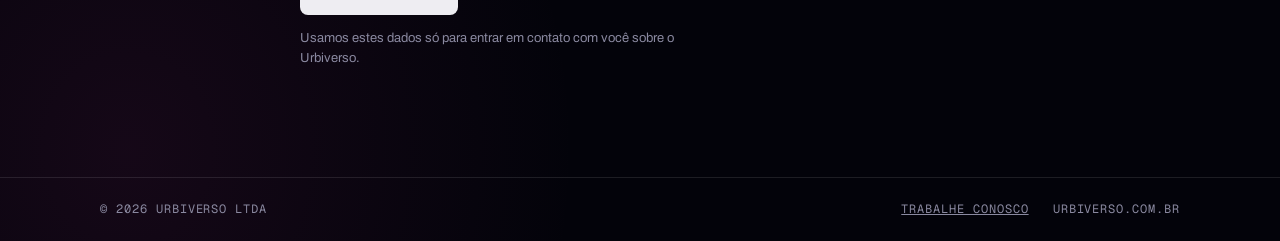
==== commit 5aa20cd4: "Formulário: título vira "comece a construir ele", sem citação Co-Authored-By: Claude Opus 5.5 <norep" ====
--- a/conhecer/index.html
+++ b/conhecer/index.html
@@ -36,8 +36,7 @@
 main .env{max-width:720px}
 h1{margin:0 0 18px;font-weight:700;font-stretch:80%;font-size:clamp(34px,5vw,60px);line-height:1.04;letter-spacing:-.01em}
 .manchete{margin:0 0 32px}
-.manchete h1{margin:0;text-indent:-.4em}
-.manchete p{margin:16px 0 0}
+.manchete h1{margin:0;text-wrap:balance}
 .chamada{margin:0 0 44px;max-width:56ch;color:var(--apagado);font-size:18px}
 
 form{display:grid;gap:34px}
@@ -128,8 +127,7 @@
 
 <main><div class="env">
   <header class="manchete">
-    <h1>“Pare de se empolgar com o futuro e comece a se preparar para ele.”</h1>
-    <p class="mono">Salim Ismail</p>
+    <h1>Pare de se empolgar com o futuro e comece a construir ele.</h1>
   </header>
   <p class="chamada" id="chamada">Estamos abrindo a infraestrutura do Urbiverso para um grupo seleto de parceiros, antes de disponibilizá-la ao público. Preencha o formulário e entraremos em contato para avaliar, junto com você, se somos a solução certa para fazer o seu negócio crescer.</p>
 
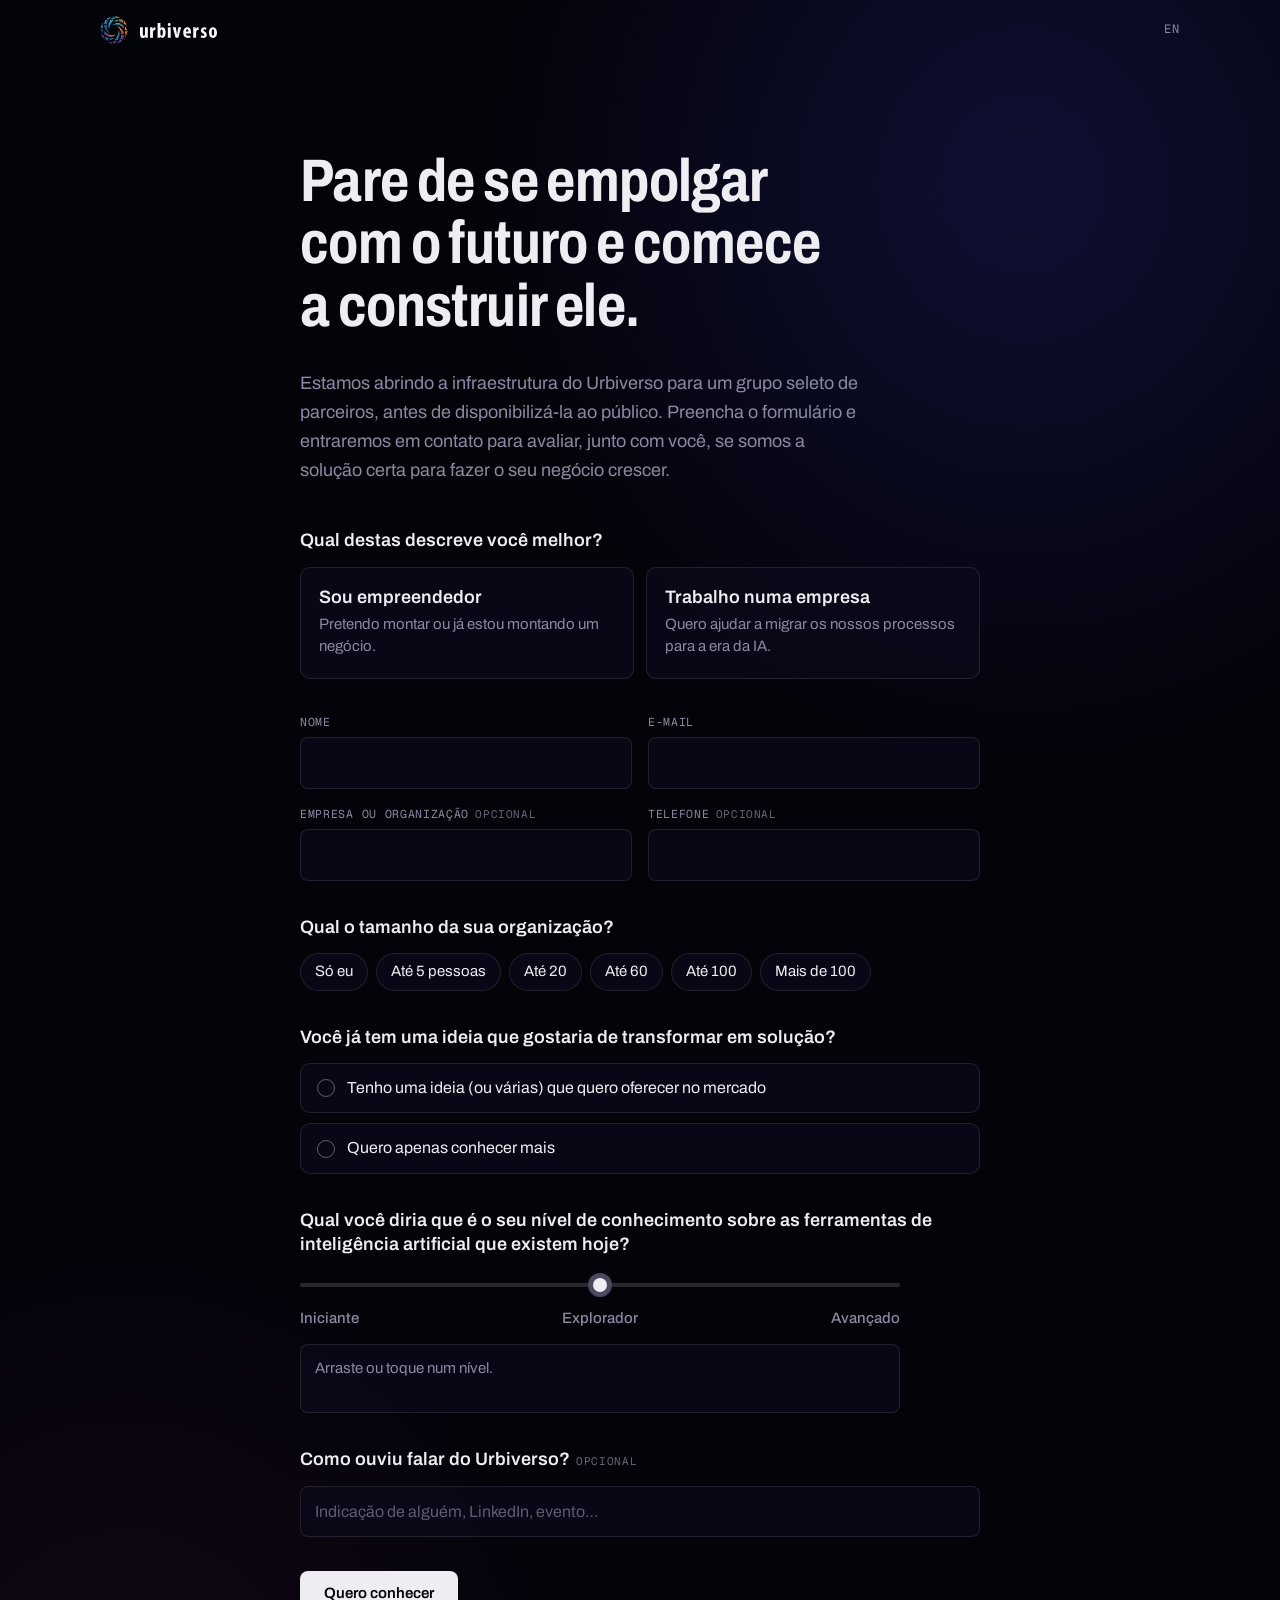
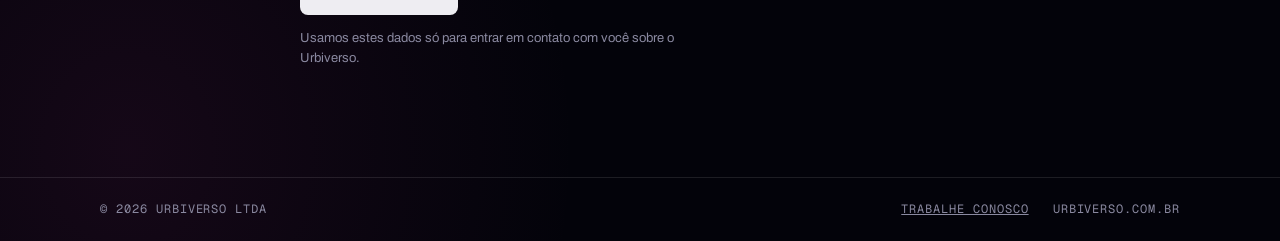
==== commit 1301cacf: "Formulário e vagas em inglês: en/get-in-touch/ e en/careers/ O formulário em inglês manda para a mes" ====
--- a/conhecer/index.html
+++ b/conhecer/index.html
@@ -6,123 +6,20 @@
 <meta name="viewport" content="width=device-width, initial-scale=1, viewport-fit=cover">
 <title>Quero conhecer · Urbiverso</title>
 <meta name="description" content="Ajudamos empreendedores e empresas a construir soluções para a era da singularidade.">
+<link rel="alternate" hreflang="pt-BR" href="https://urbiverso.com.br/conhecer/">
+<link rel="alternate" hreflang="en" href="https://urbiverso.com.br/en/get-in-touch/">
+<link rel="alternate" hreflang="x-default" href="https://urbiverso.com.br/conhecer/">
 <link rel="icon" href="../assets/favicon.png" type="image/png">
 <link rel="apple-touch-icon" href="../assets/apple-touch-icon.png">
 <link rel="preconnect" href="https://fonts.googleapis.com">
 <link rel="preconnect" href="https://fonts.gstatic.com" crossorigin>
 <link rel="stylesheet" href="https://fonts.googleapis.com/css2?family=Archivo:wdth,wght@62..125,300..800&family=Geist+Mono:wght@400;500&display=swap">
-<style>
-:root{
-  color-scheme: dark;
-  --espaco:#03030A; --texto:#EEEDF2; --apagado:#8A89A0; --linha:rgba(255,255,255,.1); --campo:rgba(10,10,28,.7);
-  --azul:#2AA9E0; --verde:#13A98D; --laranja:#F7A111;
-  --sans:"Archivo",system-ui,sans-serif; --mono:"Geist Mono",ui-monospace,monospace;
-}
-*{box-sizing:border-box}
-[hidden]{display:none !important}
-html{background:var(--espaco)}
-body{margin:0;min-height:100svh;display:flex;flex-direction:column;color:var(--texto);font-family:var(--sans);font-size:17px;line-height:1.6;-webkit-font-smoothing:antialiased;
-  background:radial-gradient(60% 45% at 80% 10%,rgba(26,26,85,.55),transparent 70%),radial-gradient(50% 40% at 10% 95%,rgba(154,43,121,.12),transparent 70%),var(--espaco)}
-a{color:inherit}
-:focus-visible{outline:2px solid var(--laranja);outline-offset:3px}
-.mono{font-family:var(--mono);font-size:12px;letter-spacing:.08em;text-transform:uppercase;color:var(--apagado)}
-.env{width:100%;max-width:1120px;margin:0 auto;padding-inline:20px}
-.topo{padding-top:env(safe-area-inset-top,0px)}
-.topo .env{display:flex;justify-content:space-between;align-items:center;height:60px}
-.marca{display:flex;align-items:center;gap:12px;text-decoration:none}
-.marca .simbolo{width:28px;height:28px;display:block}
-.marca .palavra{height:15px;width:auto;display:block}
-main{flex:1;padding-block:clamp(40px,10vh,110px) 80px}
-main .env{max-width:720px}
-h1{margin:0 0 18px;font-weight:700;font-stretch:80%;font-size:clamp(34px,5vw,60px);line-height:1.04;letter-spacing:-.01em}
-.manchete{margin:0 0 32px}
-.manchete h1{margin:0;text-wrap:balance}
-.chamada{margin:0 0 44px;max-width:56ch;color:var(--apagado);font-size:18px}
-
-form{display:grid;gap:34px}
-fieldset{margin:0;padding:0;border:0;min-width:0}
-legend,.pergunta{display:block;padding:0;margin:0 0 14px;font-weight:600;font-size:18px;line-height:1.35;color:var(--texto)}
-.opcional{font-family:var(--mono);font-size:11px;letter-spacing:.06em;text-transform:uppercase;color:var(--apagado);font-weight:400;margin-left:8px}
-.campos{display:grid;gap:16px}
-@media (min-width:640px){.campos{grid-template-columns:1fr 1fr}}
-.campo{display:grid;gap:6px}
-.campo>span{font-family:var(--mono);font-size:11.5px;letter-spacing:.06em;text-transform:uppercase;color:var(--apagado)}
-.campo>span .opcional{margin-left:6px;opacity:.75}
-.campo>span.pergunta{font-family:var(--sans);font-size:18px;letter-spacing:0;text-transform:none;color:var(--texto);margin-bottom:8px}
-input[type=text],input[type=email],input[type=tel],textarea{font:inherit;font-family:var(--sans);font-size:16px;color:var(--texto);background:var(--campo);border:1px solid var(--linha);border-radius:8px;padding:12px 14px;width:100%}
-textarea{min-height:120px;resize:vertical}
-input:focus,textarea:focus{outline:none;border-color:var(--azul)}
-::placeholder{color:#5d5c72}
-
-/* escolhas: o input nativo fica por baixo (acessível pelo teclado); o cartão mostra o estado */
-.escolha{position:relative;display:block;cursor:pointer}
-.escolha input{position:absolute;opacity:0;inset:0;margin:0;cursor:pointer}
-.escolha:has(input:focus-visible){outline:2px solid var(--laranja);outline-offset:3px;border-radius:10px}
-.perfis{display:grid;gap:12px}
-@media (min-width:640px){.perfis{grid-template-columns:1fr 1fr}}
-.cartao{display:grid;gap:6px;align-content:start;height:100%;padding:18px 18px 20px;border:1px solid var(--linha);border-radius:10px;background:var(--campo);transition:border-color .2s,background .2s}
-.cartao b{font-weight:600;font-size:18px;line-height:1.25}
-.cartao small{font-size:15px;line-height:1.45;color:var(--apagado)}
-.escolha:hover .cartao{border-color:rgba(255,255,255,.22)}
-.escolha:has(input:checked) .cartao{border-color:var(--laranja);background:rgba(247,161,17,.07)}
-.lista{display:grid;gap:10px}
-.lista .cartao{padding:13px 16px;grid-template-columns:18px 1fr;align-items:center;gap:12px}
-.lista .cartao::before{content:"";width:16px;height:16px;border-radius:50%;border:1px solid rgba(255,255,255,.35);transition:border-color .2s}
-.lista .escolha:has(input:checked) .cartao::before{border-color:var(--laranja);background:radial-gradient(circle,var(--laranja) 0 4px,transparent 4.5px)}
-.lista .cartao span{font-size:16px;line-height:1.4}
-.fichas{display:flex;flex-wrap:wrap;gap:8px}
-.ficha{display:block;padding:8px 14px;border:1px solid var(--linha);border-radius:999px;background:var(--campo);font-size:15px;line-height:1.3;transition:border-color .2s,background .2s,color .2s}
-.escolha:hover .ficha{border-color:rgba(255,255,255,.22)}
-.escolha:has(input:checked) .ficha{border-color:var(--laranja);background:rgba(247,161,17,.1);color:#fff}
-
-/* perguntas que só aparecem conforme uma resposta anterior */
-.detalhe{display:grid;gap:12px;margin-top:18px;padding-left:16px;border-left:2px solid rgba(247,161,17,.45)}
-.surge{animation:aparece .45s ease both}
-@keyframes aparece{from{opacity:0;transform:translateY(-6px)}}
-.preambulo{margin:0;max-width:56ch;color:var(--apagado);font-size:16px;line-height:1.5}
-
-/* nível de conhecimento: régua de três posições; a descrição muda com ela */
-.nivel{display:grid;gap:6px;max-width:600px}
-.nivel input[type=range]{-webkit-appearance:none;appearance:none;width:100%;height:30px;margin:0;background:transparent;cursor:pointer;--pct:50%}
-.nivel input[type=range]:focus{outline:none}
-.nivel input[type=range]:focus-visible{outline:2px solid var(--laranja);outline-offset:4px;border-radius:6px}
-.nivel input[type=range]::-webkit-slider-runnable-track{height:4px;border-radius:2px;background:linear-gradient(90deg,var(--laranja) var(--pct),rgba(255,255,255,.14) var(--pct))}
-.nivel input[type=range]::-webkit-slider-thumb{-webkit-appearance:none;width:24px;height:24px;margin-top:-10px;border-radius:50%;background:var(--texto);border:5px solid var(--laranja);transition:border-color .2s}
-.nivel input[type=range]::-moz-range-track{height:4px;border-radius:2px;background:rgba(255,255,255,.14)}
-.nivel input[type=range]::-moz-range-progress{height:4px;border-radius:2px;background:var(--laranja)}
-.nivel input[type=range]::-moz-range-thumb{width:14px;height:14px;border-radius:50%;background:var(--texto);border:5px solid var(--laranja)}
-.nivel:not(.tocado) input[type=range]::-webkit-slider-runnable-track{background:rgba(255,255,255,.14)}
-.nivel:not(.tocado) input[type=range]::-webkit-slider-thumb{border-color:#4a4960}
-.nivel:not(.tocado) input[type=range]::-moz-range-progress{background:transparent}
-.nivel:not(.tocado) input[type=range]::-moz-range-thumb{border-color:#4a4960}
-.marcas{display:grid;grid-template-columns:repeat(3,1fr)}
-.marcas button{padding:4px 0;border:0;background:none;font:500 15px var(--sans);color:var(--apagado);cursor:pointer}
-.marcas button:nth-child(1){text-align:left} .marcas button:nth-child(3){text-align:right}
-.marcas button.atual{color:var(--texto)}
-.descricao{margin:8px 0 0;min-height:4.6em;padding:12px 14px;border:1px solid var(--linha);border-radius:8px;background:var(--campo);color:var(--apagado);font-size:15px;line-height:1.5}
-.descricao b{color:var(--texto);font-weight:600}
-
-.envio{display:grid;gap:14px;justify-items:start}
-.envio button{font:600 15px var(--sans);color:var(--espaco);background:var(--texto);border:0;border-radius:8px;padding:14px 24px;cursor:pointer}
-.envio button:hover{background:#fff}
-.nota{margin:0;max-width:60ch;font-size:13px;line-height:1.5;color:var(--apagado)}
-.envio button:disabled{opacity:.6;cursor:progress}
-.aviso{font-family:var(--mono);font-size:12px;color:var(--verde);min-height:1.2em}
-.aviso.erro{color:var(--laranja)}
-.sucesso{padding:22px 22px 24px;border:1px solid rgba(19,169,141,.55);border-radius:10px;background:rgba(19,169,141,.07)}
-.sucesso h2{margin:0 0 8px;font-weight:700;font-stretch:84%;font-size:26px;line-height:1.15}
-.sucesso h2:focus{outline:none}
-.sucesso p{margin:0;color:var(--apagado)}
-.sucesso b{color:var(--texto);font-weight:600;overflow-wrap:anywhere}
-footer{border-top:1px solid var(--linha);padding-block:22px calc(22px + env(safe-area-inset-bottom,0px))}
-footer .env{display:flex;justify-content:space-between;gap:12px;flex-wrap:wrap}
-footer .links{display:flex;gap:24px;flex-wrap:wrap}
-@media (prefers-reduced-motion:reduce){.surge{animation:none}}
-</style>
+<link rel="stylesheet" href="../assets/conhecer.css">
 </head>
 <body>
 <header class="topo"><div class="env">
   <a class="marca" href="../" aria-label="Urbiverso, página inicial"><img class="simbolo" src="../assets/simbolo.webp" alt=""><img class="palavra" src="../assets/palavra.svg" alt=""></a>
+  <a class="idioma mono" href="../en/get-in-touch/" lang="en" hreflang="en" aria-label="English version">EN</a>
 </div></header>
 
 <main><div class="env">
@@ -203,89 +100,6 @@
 
 <footer><div class="env mono"><span>© 2026 Urbiverso Ltda</span><span class="links"><a href="../trabalhe-conosco/">Trabalhe conosco</a><span>urbiverso.com.br</span></span></div></footer>
 
-<script>
-const form=document.getElementById('form'), aviso=document.getElementById('aviso');
-
-/* Perguntas condicionais: "o que quer construir" só com "tenho uma ideia"; "uso de IA no trabalho" só para quem trabalha numa empresa */
-const mostrar=(el,sim)=>{if(el.hidden===!sim) return; el.hidden=!sim; el.classList.toggle('surge',sim);};
-const soComIdeia=document.getElementById('so-com-ideia'), soEmpresa=document.getElementById('so-empresa');
-form.addEventListener('change',e=>{
-  if(e.target.name==='ideia') mostrar(soComIdeia,e.target.value==='tem-ideia');
-  if(e.target.name==='perfil') mostrar(soEmpresa,e.target.value==='empresa');
-});
-
-/* Nível de conhecimento: a régua começa sem resposta; a descrição acompanha a posição */
-const NIVEIS={
-  1:['Iniciante','Conheço muito pouco e ainda preciso aprender mais.'],
-  2:['Explorador','Tenho familiaridade com as ferramentas mais comuns, como ChatGPT e Claude, e talvez já tenha desenvolvido alguma solução com programação assistida por IA.'],
-  3:['Avançado','Conheço profundamente o tema e as soluções disponíveis no mercado, e já usei várias delas profissionalmente.'],
-};
-const nivel=document.getElementById('nivel'), regua=document.getElementById('f-nivel'), descricao=document.getElementById('descricao-nivel');
-function marcarNivel(){
-  const v=+regua.value, [nome,texto]=NIVEIS[v];
-  nivel.classList.add('tocado');
-  regua.style.setProperty('--pct',(v-1)*50+'%');
-  regua.setAttribute('aria-valuetext',nome);
-  descricao.innerHTML=`<b>${nome}.</b> ${texto}`;
-  nivel.querySelectorAll('.marcas button').forEach(b=>b.classList.toggle('atual',+b.dataset.v===v));
-}
-regua.addEventListener('input',marcarNivel);
-regua.addEventListener('change',marcarNivel);
-nivel.querySelectorAll('.marcas button').forEach(b=>b.addEventListener('click',()=>{regua.value=b.dataset.v;marcarNivel();}));
-
-/* Envio: POST na URL de entrada da campanha (app de leads no hub). A app guarda nome, e-mail e uma lista
-   de pares pergunta/resposta; as perguntas saem do próprio formulário, e as condicionais escondidas não vão. */
-const ENTRADA='https://hub.urbiverso.com.br/api/wh/funil_leads/wh_3aaf168c54f472aafc284c6cfe3df4c37f3b3d5c87e8aff4d0d81599af49b3b3';
-const texto=el=>el?el.textContent.replace(/\s+/g,' ').trim():'';
-const semOpcional=el=>{const c=el.cloneNode(true);c.querySelectorAll('.opcional').forEach(o=>o.remove());return texto(c);};
-const legenda=nome=>texto(form.querySelector(`input[name="${nome}"]`).closest('fieldset').querySelector('legend'));
-const rotulo=id=>semOpcional(form.querySelector(`label[for="${id}"] > span`));
-const escolha=nome=>{const i=form.querySelector(`input[name="${nome}"]:checked`);if(!i) return '';const l=i.closest('label');return texto(l.querySelector('b'))||texto(l);};
-const visivel=el=>!el.closest('[hidden]');
-function respostas(){
-  const r=[], add=(pergunta,resposta)=>{resposta=(resposta||'').trim();if(resposta) r.push({pergunta,resposta});};
-  add(legenda('perfil'),escolha('perfil'));
-  add(rotulo('f-empresa'),form.empresa.value);
-  add(rotulo('f-telefone'),form.telefone.value);
-  add(legenda('tamanho'),escolha('tamanho'));
-  add(legenda('ideia'),escolha('ideia'));
-  if(visivel(form.construir)) add(rotulo('f-construir'),form.construir.value);
-  if(nivel.classList.contains('tocado')) add(legenda('nivel'),NIVEIS[regua.value][0]);
-  if(visivel(form.uso_ia)) add(rotulo('f-uso-ia'),form.uso_ia.value);
-  add(rotulo('f-origem'),form.origem.value);
-  return r;
-}
-const botao=form.querySelector('.envio button');
-const avisar=(msg,erro)=>{aviso.classList.toggle('erro',!!erro);aviso.textContent=msg;};
-let enviando=false;
-form.addEventListener('submit',async e=>{
-  e.preventDefault();
-  if(enviando) return;
-  const falta=[];
-  if(!form.perfil.value) falta.push('qual opção descreve você');
-  if(!form.nome.value.trim()) falta.push('o nome');
-  if(!form.email.checkValidity()||!form.email.value.trim()) falta.push('um e-mail válido');
-  if(falta.length){avisar(`Falta preencher ${falta.join(', ')}.`,true);return;}
-  enviando=true; botao.disabled=true; botao.textContent='Enviando…'; avisar('');
-  try{
-    const r=await fetch(ENTRADA,{method:'POST',mode:'cors',credentials:'omit',headers:{'Content-Type':'application/json'},
-      body:JSON.stringify({nome:form.nome.value.trim(),email:form.email.value.trim(),respostas:respostas()})});
-    if(r.ok){
-      document.getElementById('sucesso-email').textContent=form.email.value.trim();
-      form.hidden=true; document.getElementById('chamada').hidden=true;
-      const ok=document.getElementById('sucesso'); ok.hidden=false; ok.querySelector('h2').focus();
-      return;
-    }
-    avisar(r.status===422?'Algum dado não passou na conferência. Confira o e-mail e o tamanho dos textos.'
-      :r.status===429?'Muitas tentativas seguidas. Tente de novo daqui a pouco.'
-      :r.status===404?'O cadastro está fechado no momento.'
-      :'Não conseguimos enviar agora. Tente de novo em instantes.',true);
-  }catch{
-    avisar('Não conseguimos enviar agora. Confira a sua conexão e tente de novo.',true);
-  }finally{
-    enviando=false; botao.disabled=false; botao.textContent='Quero conhecer';
-  }
-});
-</script>
+<script src="../assets/conhecer.js"></script>
 </body>
 </html>
--- a/assets/conhecer.css
+++ b/assets/conhecer.css
@@ -0,0 +1,108 @@
+:root{
+  color-scheme: dark;
+  --espaco:#03030A; --texto:#EEEDF2; --apagado:#8A89A0; --linha:rgba(255,255,255,.1); --campo:rgba(10,10,28,.7);
+  --azul:#2AA9E0; --verde:#13A98D; --laranja:#F7A111;
+  --sans:"Archivo",system-ui,sans-serif; --mono:"Geist Mono",ui-monospace,monospace;
+}
+*{box-sizing:border-box}
+[hidden]{display:none !important}
+html{background:var(--espaco)}
+body{margin:0;min-height:100svh;display:flex;flex-direction:column;color:var(--texto);font-family:var(--sans);font-size:17px;line-height:1.6;-webkit-font-smoothing:antialiased;
+  background:radial-gradient(60% 45% at 80% 10%,rgba(26,26,85,.55),transparent 70%),radial-gradient(50% 40% at 10% 95%,rgba(154,43,121,.12),transparent 70%),var(--espaco)}
+a{color:inherit}
+:focus-visible{outline:2px solid var(--laranja);outline-offset:3px}
+.mono{font-family:var(--mono);font-size:12px;letter-spacing:.08em;text-transform:uppercase;color:var(--apagado)}
+.env{width:100%;max-width:1120px;margin:0 auto;padding-inline:20px}
+.topo{padding-top:env(safe-area-inset-top,0px)}
+.topo .env{display:flex;justify-content:space-between;align-items:center;height:60px}
+.marca{display:flex;align-items:center;gap:12px;text-decoration:none}
+.marca .simbolo{width:28px;height:28px;display:block}
+.marca .palavra{height:15px;width:auto;display:block}
+.idioma{text-decoration:none}
+.idioma:hover{color:var(--texto)}
+main{flex:1;padding-block:clamp(40px,10vh,110px) 80px}
+main .env{max-width:720px}
+h1{margin:0 0 18px;font-weight:700;font-stretch:80%;font-size:clamp(34px,5vw,60px);line-height:1.04;letter-spacing:-.01em}
+.manchete{margin:0 0 32px}
+.manchete h1{margin:0;text-wrap:balance}
+.chamada{margin:0 0 44px;max-width:56ch;color:var(--apagado);font-size:18px}
+
+form{display:grid;gap:34px}
+fieldset{margin:0;padding:0;border:0;min-width:0}
+legend,.pergunta{display:block;padding:0;margin:0 0 14px;font-weight:600;font-size:18px;line-height:1.35;color:var(--texto)}
+.opcional{font-family:var(--mono);font-size:11px;letter-spacing:.06em;text-transform:uppercase;color:var(--apagado);font-weight:400;margin-left:8px}
+.campos{display:grid;gap:16px}
+@media (min-width:640px){.campos{grid-template-columns:1fr 1fr}}
+.campo{display:grid;gap:6px}
+.campo>span{font-family:var(--mono);font-size:11.5px;letter-spacing:.06em;text-transform:uppercase;color:var(--apagado)}
+.campo>span .opcional{margin-left:6px;opacity:.75}
+.campo>span.pergunta{font-family:var(--sans);font-size:18px;letter-spacing:0;text-transform:none;color:var(--texto);margin-bottom:8px}
+input[type=text],input[type=email],input[type=tel],textarea{font:inherit;font-family:var(--sans);font-size:16px;color:var(--texto);background:var(--campo);border:1px solid var(--linha);border-radius:8px;padding:12px 14px;width:100%}
+textarea{min-height:120px;resize:vertical}
+input:focus,textarea:focus{outline:none;border-color:var(--azul)}
+::placeholder{color:#5d5c72}
+
+/* escolhas: o input nativo fica por baixo (acessível pelo teclado); o cartão mostra o estado */
+.escolha{position:relative;display:block;cursor:pointer}
+.escolha input{position:absolute;opacity:0;inset:0;margin:0;cursor:pointer}
+.escolha:has(input:focus-visible){outline:2px solid var(--laranja);outline-offset:3px;border-radius:10px}
+.perfis{display:grid;gap:12px}
+@media (min-width:640px){.perfis{grid-template-columns:1fr 1fr}}
+.cartao{display:grid;gap:6px;align-content:start;height:100%;padding:18px 18px 20px;border:1px solid var(--linha);border-radius:10px;background:var(--campo);transition:border-color .2s,background .2s}
+.cartao b{font-weight:600;font-size:18px;line-height:1.25}
+.cartao small{font-size:15px;line-height:1.45;color:var(--apagado)}
+.escolha:hover .cartao{border-color:rgba(255,255,255,.22)}
+.escolha:has(input:checked) .cartao{border-color:var(--laranja);background:rgba(247,161,17,.07)}
+.lista{display:grid;gap:10px}
+.lista .cartao{padding:13px 16px;grid-template-columns:18px 1fr;align-items:center;gap:12px}
+.lista .cartao::before{content:"";width:16px;height:16px;border-radius:50%;border:1px solid rgba(255,255,255,.35);transition:border-color .2s}
+.lista .escolha:has(input:checked) .cartao::before{border-color:var(--laranja);background:radial-gradient(circle,var(--laranja) 0 4px,transparent 4.5px)}
+.lista .cartao span{font-size:16px;line-height:1.4}
+.fichas{display:flex;flex-wrap:wrap;gap:8px}
+.ficha{display:block;padding:8px 14px;border:1px solid var(--linha);border-radius:999px;background:var(--campo);font-size:15px;line-height:1.3;transition:border-color .2s,background .2s,color .2s}
+.escolha:hover .ficha{border-color:rgba(255,255,255,.22)}
+.escolha:has(input:checked) .ficha{border-color:var(--laranja);background:rgba(247,161,17,.1);color:#fff}
+
+/* perguntas que só aparecem conforme uma resposta anterior */
+.detalhe{display:grid;gap:12px;margin-top:18px;padding-left:16px;border-left:2px solid rgba(247,161,17,.45)}
+.surge{animation:aparece .45s ease both}
+@keyframes aparece{from{opacity:0;transform:translateY(-6px)}}
+.preambulo{margin:0;max-width:56ch;color:var(--apagado);font-size:16px;line-height:1.5}
+
+/* nível de conhecimento: régua de três posições; a descrição muda com ela */
+.nivel{display:grid;gap:6px;max-width:600px}
+.nivel input[type=range]{-webkit-appearance:none;appearance:none;width:100%;height:30px;margin:0;background:transparent;cursor:pointer;--pct:50%}
+.nivel input[type=range]:focus{outline:none}
+.nivel input[type=range]:focus-visible{outline:2px solid var(--laranja);outline-offset:4px;border-radius:6px}
+.nivel input[type=range]::-webkit-slider-runnable-track{height:4px;border-radius:2px;background:linear-gradient(90deg,var(--laranja) var(--pct),rgba(255,255,255,.14) var(--pct))}
+.nivel input[type=range]::-webkit-slider-thumb{-webkit-appearance:none;width:24px;height:24px;margin-top:-10px;border-radius:50%;background:var(--texto);border:5px solid var(--laranja);transition:border-color .2s}
+.nivel input[type=range]::-moz-range-track{height:4px;border-radius:2px;background:rgba(255,255,255,.14)}
+.nivel input[type=range]::-moz-range-progress{height:4px;border-radius:2px;background:var(--laranja)}
+.nivel input[type=range]::-moz-range-thumb{width:14px;height:14px;border-radius:50%;background:var(--texto);border:5px solid var(--laranja)}
+.nivel:not(.tocado) input[type=range]::-webkit-slider-runnable-track{background:rgba(255,255,255,.14)}
+.nivel:not(.tocado) input[type=range]::-webkit-slider-thumb{border-color:#4a4960}
+.nivel:not(.tocado) input[type=range]::-moz-range-progress{background:transparent}
+.nivel:not(.tocado) input[type=range]::-moz-range-thumb{border-color:#4a4960}
+.marcas{display:grid;grid-template-columns:repeat(3,1fr)}
+.marcas button{padding:4px 0;border:0;background:none;font:500 15px var(--sans);color:var(--apagado);cursor:pointer}
+.marcas button:nth-child(1){text-align:left} .marcas button:nth-child(3){text-align:right}
+.marcas button.atual{color:var(--texto)}
+.descricao{margin:8px 0 0;min-height:4.6em;padding:12px 14px;border:1px solid var(--linha);border-radius:8px;background:var(--campo);color:var(--apagado);font-size:15px;line-height:1.5}
+.descricao b{color:var(--texto);font-weight:600}
+
+.envio{display:grid;gap:14px;justify-items:start}
+.envio button{font:600 15px var(--sans);color:var(--espaco);background:var(--texto);border:0;border-radius:8px;padding:14px 24px;cursor:pointer}
+.envio button:hover{background:#fff}
+.nota{margin:0;max-width:60ch;font-size:13px;line-height:1.5;color:var(--apagado)}
+.envio button:disabled{opacity:.6;cursor:progress}
+.aviso{font-family:var(--mono);font-size:12px;color:var(--verde);min-height:1.2em}
+.aviso.erro{color:var(--laranja)}
+.sucesso{padding:22px 22px 24px;border:1px solid rgba(19,169,141,.55);border-radius:10px;background:rgba(19,169,141,.07)}
+.sucesso h2{margin:0 0 8px;font-weight:700;font-stretch:84%;font-size:26px;line-height:1.15}
+.sucesso h2:focus{outline:none}
+.sucesso p{margin:0;color:var(--apagado)}
+.sucesso b{color:var(--texto);font-weight:600;overflow-wrap:anywhere}
+footer{border-top:1px solid var(--linha);padding-block:22px calc(22px + env(safe-area-inset-bottom,0px))}
+footer .env{display:flex;justify-content:space-between;gap:12px;flex-wrap:wrap}
+footer .links{display:flex;gap:24px;flex-wrap:wrap}
+@media (prefers-reduced-motion:reduce){.surge{animation:none}}
